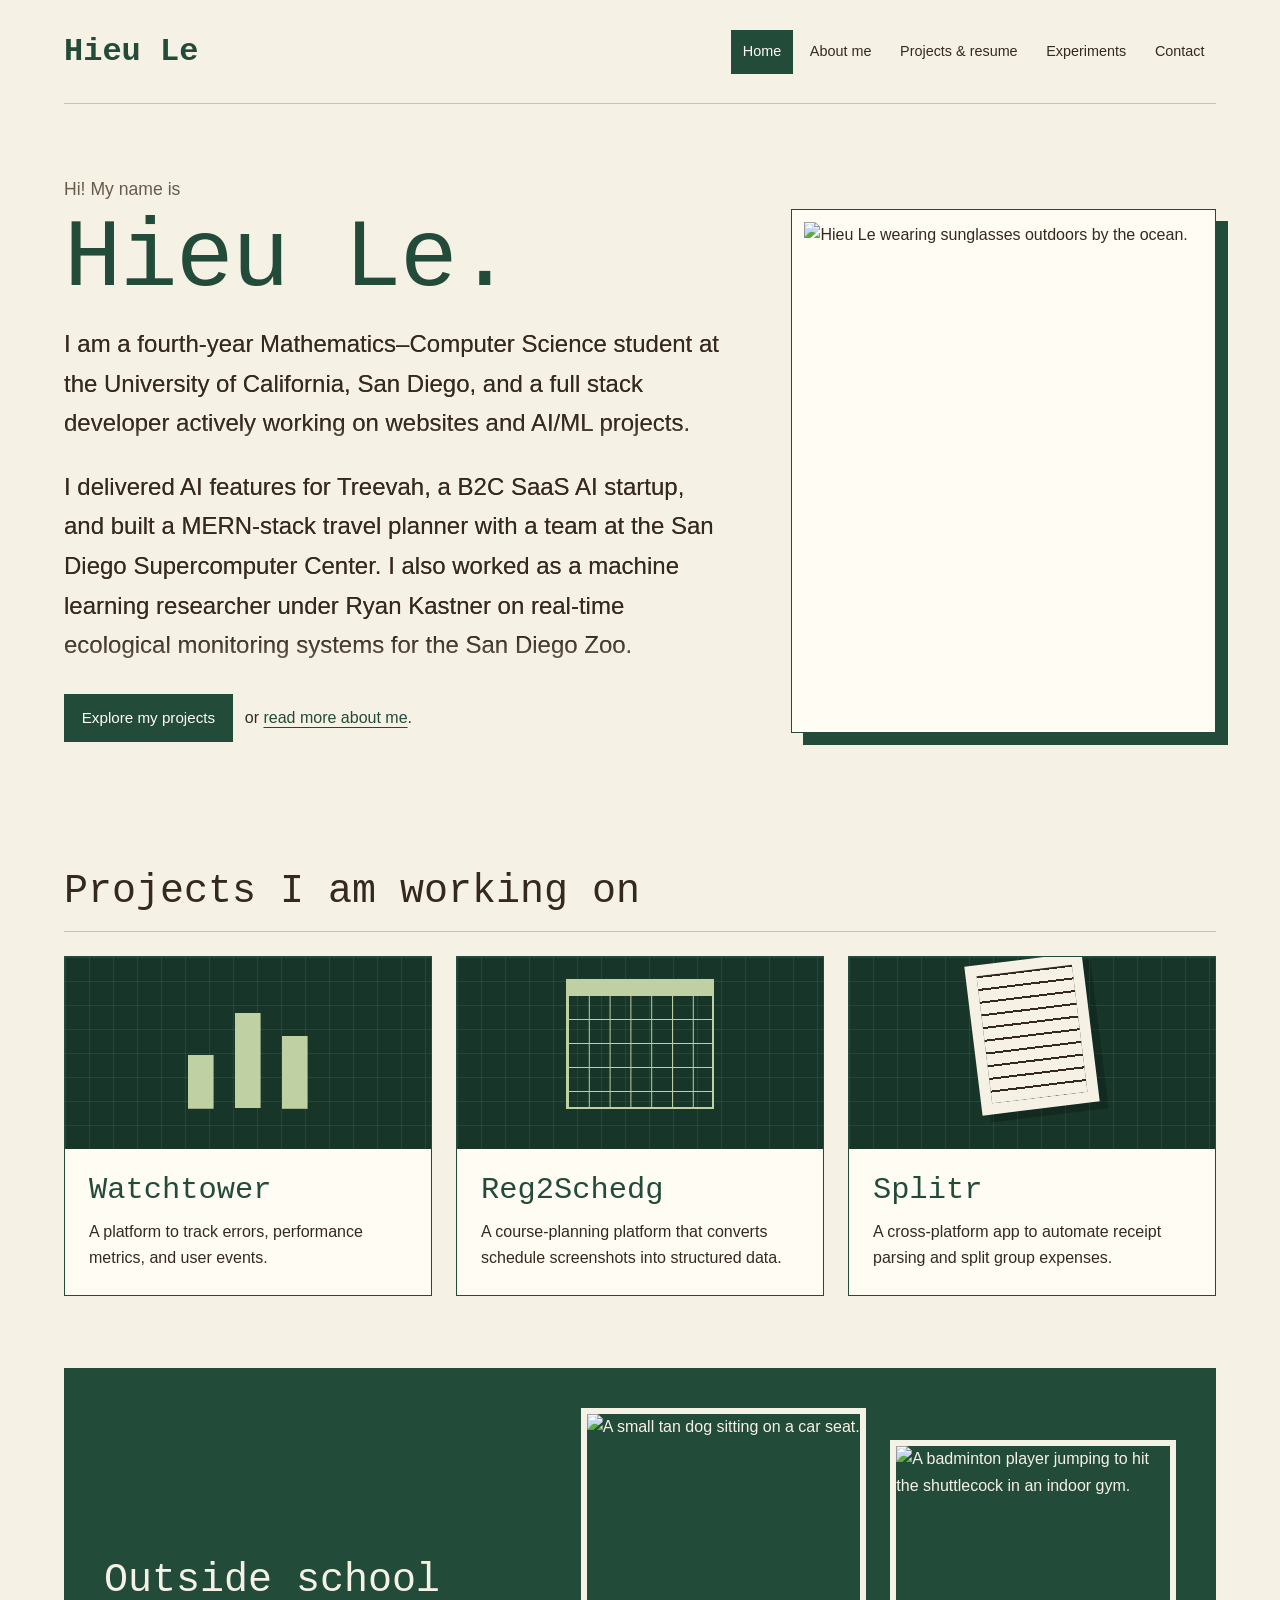
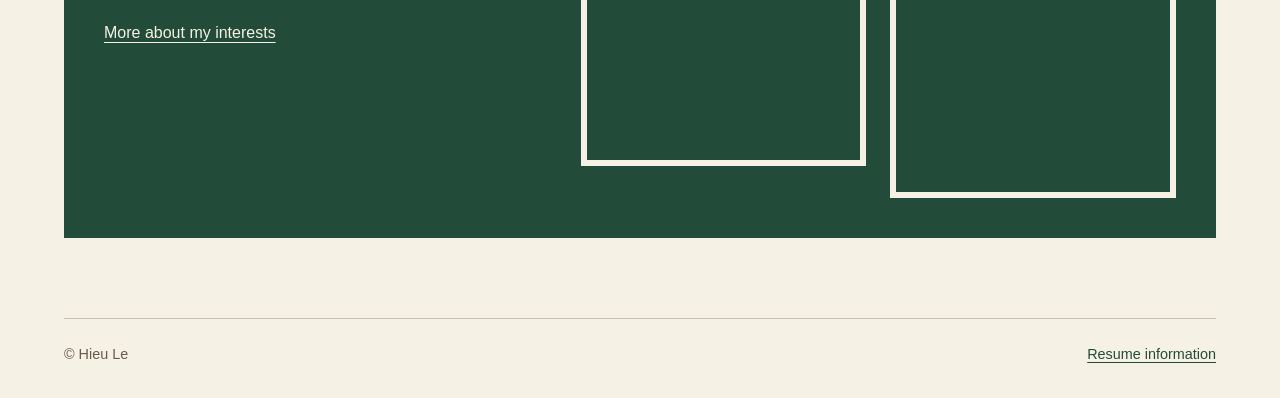
==== index.html @ 08ff3252 "part 1 and part2 done" ====
<!doctype html>
<html lang="en">
  <head>
    <meta charset="UTF-8" />
    <meta name="viewport" content="width=device-width, initial-scale=1" />
    <meta
      name="description"
      content="Meet Hieu Le, a Mathematics–Computer Science student at UC San Diego working on full stack development and AI/ML projects."
    />
    <title>Hieu Le | Home</title>
    <link rel="icon" href="assets/images/favicon.svg" type="image/svg+xml" />
    <link rel="stylesheet" href="styles.css" />
  </head>
  <body>
    <a class="skip-link" href="#main-content">Skip to main content</a>
    <header>
      <p class="site-name"><a href="index.html">Hieu Le</a></p>
      <nav aria-label="Main navigation">
        <ul>
          <li><a href="index.html" aria-current="page">Home</a></li>
          <li><a href="about.html">About me</a></li>
          <li><a href="projects.html">Projects &amp; resume</a></li>
          <li><a href="experiments.html">Experiments</a></li>
          <li><a href="form-no-js.html">Contact</a></li>
        </ul>
      </nav>
    </header>

    <main id="main-content" tabindex="-1">
      <section class="intro" aria-labelledby="intro-heading">
        <div class="intro-copy">
          <h1 id="intro-heading">
            <span class="intro-greeting">Hi! My name is</span>
            <span class="intro-name">Hieu Le.</span>
          </h1>
          <p>
            I am a fourth-year Mathematics–Computer Science student at the
            University of California, San Diego, and a full stack developer
            actively working on websites and AI/ML projects.
          </p>
          <p>
            I delivered AI features for Treevah, a B2C SaaS AI startup, and built
            a MERN-stack travel planner with a team at the San Diego
            Supercomputer Center. I also worked as a machine learning researcher
            under Ryan Kastner on real-time ecological monitoring systems for
            the San Diego Zoo.
          </p>
          <p class="intro-links">
            <a class="button-link" href="projects.html">Explore my projects</a>
            <span>or <a href="about.html">read more about me</a>.</span>
          </p>
        </div>
        <figure class="portrait">
          <picture>
            <source
              type="image/webp"
              srcset="
                assets/images/aboutme-480.webp 480w,
                assets/images/aboutme.webp     900w
              "
              sizes="(max-width: 48rem) min(23.375rem, calc(100vw - 4.875rem)), (max-width: 76rem) calc(39vw - 4.75rem), 25rem"
            />
            <img
              src="assets/images/aboutme.jpg"
              width="320"
              height="427"
              alt="Hieu Le wearing sunglasses outdoors by the ocean."
              fetchpriority="high"
            />
          </picture>
        </figure>
      </section>

      <section class="project-grid" aria-labelledby="work-heading">
        <h2 class="section-heading" id="work-heading">
          Projects I am working on
        </h2>

        <article class="project-card" aria-labelledby="watchtower-heading">
          <div class="project-art art-watchtower" aria-hidden="true"></div>

          <h3 id="watchtower-heading">
            <a href="projects.html#watchtower">Watchtower</a>
          </h3>
          <p>
            A platform to track errors, performance metrics, and user events.
          </p>
        </article>
        <article class="project-card" aria-labelledby="reg2schedg-heading">
          <div class="project-art art-calendar" aria-hidden="true"></div>

          <h3 id="reg2schedg-heading">
            <a href="projects.html#reg2schedg">Reg2Schedg</a>
          </h3>
          <p>
            A course-planning platform that converts schedule screenshots into
            structured data.
          </p>
        </article>
        <article class="project-card" aria-labelledby="splitr-heading">
          <div class="project-art art-receipt" aria-hidden="true"></div>

          <h3 id="splitr-heading">
            <a href="projects.html#splitr">Splitr</a>
          </h3>
          <p>
            A cross-platform app to automate receipt parsing and split group
            expenses.
          </p>
        </article>
      </section>

      <section class="outside-grid" aria-labelledby="personal-heading">
        <div>
          <h2 id="personal-heading">Outside school</h2>
          <p><a href="about.html">More about my interests</a></p>
        </div>
        <div class="outside-photos">
          <figure>
            <picture>
              <source
                type="image/webp"
                srcset="
                  assets/images/dog1-480.webp 480w,
                  assets/images/dog1.webp     900w
                "
                sizes="(max-width: 48rem) calc(50vw - 4rem), (max-width: 76rem) 22vw, 17rem"
              />
              <img
                src="assets/images/dog1.jpg"
                width="160"
                height="213"
                alt="A small tan dog sitting on a car seat."
                loading="lazy"
                decoding="async"
              />
            </picture>
          </figure>
          <figure>
            <picture>
              <source
                type="image/webp"
                srcset="
                  assets/images/badminton-480.webp  480w,
                  assets/images/badminton.webp     1200w
                "
                sizes="(max-width: 48rem) calc(50vw - 4rem), (max-width: 76rem) 22vw, 17rem"
              />
              <img
                src="assets/images/badminton.jpg"
                width="160"
                height="107"
                alt="A badminton player jumping to hit the shuttlecock in an indoor gym."
                loading="lazy"
                decoding="async"
              />
            </picture>
          </figure>
        </div>
      </section>
    </main>

    <footer>
      <p>&copy; Hieu Le</p>
      <p><a href="projects.html#resume">Resume information</a></p>
    </footer>
  </body>
</html>
---- styles.css ----
/* Hieu Le | https://github.com/hieule314/cse134b-hw3 */

/* The pixel font is served locally; its license is in assets/fonts/OFL.txt. */
@font-face {
  font-family: "Pixelify Sans";
  src:
    url("assets/fonts/PixelifySans.woff2") format("woff2"),
    url("assets/fonts/PixelifySans.ttf") format("truetype");
  font-weight: 400 700;
  font-style: normal;
  font-display: swap;
}

:root {
  --paper: #f6f1e5;
  --surface: #fffcf4;
  --ink: #35281f;
  --muted: #685b4c;
  --forest: #234b39;
  --forest-dark: #173528;
  --fern: #bfd1a2;
  --rule: #c9c2ae;
  --body-font: "Trebuchet MS", "Segoe UI", sans-serif;
  --pixel-font: "Pixelify Sans", "Courier New", monospace;
  --page-width: 72rem;
  --gutter: 2rem;
  --space: 1.5rem;
}

* {
  box-sizing: border-box;
}

html {
  scroll-padding-top: 2rem;
}

body {
  margin: 0;
  background: var(--paper);
  color: var(--ink);
  font-family: var(--body-font);
  font-size: 1rem;
  line-height: 1.65;
  overflow-wrap: anywhere;
}

::selection {
  background: var(--forest);
  color: var(--surface);
}

/* Child combinator: constrain the page's top-level header, main, and footer. */
body > header,
body > main,
body > footer {
  width: min(var(--page-width), calc(100% - var(--gutter) * 2));
  margin-inline: auto;
}

body > header {
  display: flex;
  align-items: center;
  justify-content: space-between;
  gap: var(--space);
  min-height: 6.5rem;
  padding-block: 1rem;
  border-bottom: 1px solid var(--rule);
}

.site-name {
  margin: 0;
  font-family: var(--pixel-font);
  font-size: 2rem;
  font-weight: 600;
  line-height: 1;
  white-space: nowrap;
}

.site-name a {
  text-decoration: none;
}

/* Descendant combinator: arrange the existing navigation lists as wrapping rows. */
nav ul {
  display: flex;
  flex-wrap: wrap;
  align-items: center;
  gap: 0.35rem;
  margin: 0;
  padding: 0;
  list-style: none;
}

nav a {
  display: inline-flex;
  align-items: center;
  min-height: 2.75rem;
  padding: 0.55em 0.8em;
  color: var(--ink);
  font-size: 0.9rem;
  text-decoration: none;
  transition:
    background-color 160ms ease,
    color 160ms ease;
}

/* Attribute selector: mark the current page using its existing ARIA attribute. */
nav a[aria-current="page"] {
  background: var(--forest);
  color: var(--surface);
}

nav a:hover {
  background: var(--forest-dark);
  color: var(--surface);
}

main {
  padding-block: 3.5rem 5rem;
}

main > section + section {
  margin-top: 4.5rem;
}

h1,
h2,
h3,
h4 {
  margin: 0 0 1rem;
  font-family: var(--pixel-font);
  font-weight: 500;
  line-height: 1.12;
  text-wrap: balance;
}

h1 {
  max-width: 18ch;
  font-size: 4rem;
  letter-spacing: -0.025em;
}

h2 {
  font-size: 2.5rem;
}

h3 {
  font-size: 1.9rem;
}

h4 {
  font-size: 1.5rem;
}

p,
ul,
ol,
dl {
  margin: 0 0 var(--space);
}

/* Keep paragraphs comfortable to read on wide screens. */
main p {
  max-width: 70ch;
}

li + li {
  margin-top: 0.35rem;
}

nav li + li {
  margin-top: 0;
}

/* Adjacent sibling combinator: soften introductory paragraphs after page titles. */
h1 + p {
  max-width: 65ch;
  color: var(--muted);
  font-size: 1.15rem;
}

a {
  color: var(--forest);
  text-underline-offset: 0.22em;
  text-decoration-thickness: 1px;
  transition:
    color 160ms ease,
    text-decoration-thickness 160ms ease;
}

a:hover {
  color: var(--ink);
  text-decoration-thickness: 3px;
}

/* Every keyboard-focusable control keeps an explicit, contrasting outline. */
a:focus,
button:focus,
input:focus,
textarea:focus,
select:focus,
summary:focus,
video:focus,
audio:focus,
iframe:focus {
  outline: 3px solid var(--forest);
  outline-offset: 4px;
}

.skip-link {
  position: absolute;
  top: 0.6rem;
  left: var(--gutter);
  z-index: 10;
  padding: 0.65em 1em;
  transform: translateY(-200%);
  background: var(--surface);
}

.skip-link:focus {
  transform: translateY(0);
}

.intro {
  display: grid;
  grid-template-columns: minmax(0, 1.25fr) minmax(0, 0.8fr);
  align-items: center;
  gap: 4rem;
  padding-block: 1rem 2rem;
}

.intro-greeting {
  display: block;
  margin-bottom: 0.6rem;
  color: var(--muted);
  font-family: var(--body-font);
  font-size: 1.1rem;
  line-height: 1.5;
  letter-spacing: 0;
}

.intro-name {
  display: block;
  color: var(--forest);
  font-size: 6rem;
  line-height: 1;
}

.intro .intro-links {
  display: flex;
  flex-wrap: wrap;
  align-items: center;
  gap: 0.75rem;
  margin-top: 1.8rem;
  color: var(--ink);
}

.button-link,
button {
  display: inline-block;
  min-height: 2.75rem;
  border: 1px solid var(--forest);
  padding: 0.7em 1.1em;
  background: var(--forest);
  color: var(--surface);
  font: inherit;
  font-size: 0.95rem;
  text-decoration: none;
  cursor: pointer;
  transition:
    transform 180ms ease,
    box-shadow 180ms ease,
    background-color 180ms ease;
}

.button-link:hover,
button:hover:enabled {
  transform: translate(-2px, -2px);
  background: var(--forest-dark);
  color: var(--surface);
  box-shadow: 3px 3px 0 var(--fern);
}

.resume-actions {
  display: flex;
  flex-wrap: wrap;
  align-items: center;
  gap: 0.75rem;
}

.button-secondary {
  background: var(--surface);
  color: var(--forest);
}

figure {
  min-width: 0;
  margin: 0;
}

picture,
img,
video,
svg,
canvas,
iframe,
audio {
  display: block;
  max-width: 100%;
}

img,
video,
svg,
canvas {
  height: auto;
}

figcaption {
  margin-top: 0.65rem;
  color: var(--muted);
  font-size: 0.85rem;
}

.portrait {
  padding: 0.75rem;
  border: 1px solid var(--forest);
  background: var(--surface);
  box-shadow: 12px 12px 0 var(--forest);
}

.portrait img {
  width: 100%;
  aspect-ratio: 4 / 5;
  object-fit: cover;
}

.section-heading {
  margin-bottom: 1.5rem;
  padding-bottom: 1rem;
  border-bottom: 1px solid var(--rule);
}

.project-grid {
  display: grid;
  grid-template-columns: repeat(3, minmax(0, 1fr));
  gap: var(--space);
}

.project-grid > h2 {
  grid-column: 1 / -1;
  margin-bottom: 0;
}

.project-card {
  position: relative;
  display: grid;
  grid-template-columns: minmax(0, 1fr);
  grid-template-rows: 12rem auto 1fr;
}

.project-card,
.project-entry {
  min-width: 0;
  border: 1px solid var(--forest);
  background: var(--surface);
  transition:
    transform 220ms ease,
    box-shadow 220ms ease;
}

.project-card:hover,
.project-card:focus-within {
  transform: translateY(-5px);
  box-shadow: 6px 6px 0 var(--fern);
}

.project-card > h3 {
  margin: var(--space) var(--space) 0.75rem;
}

.project-card h3 a {
  text-decoration: none;
}

/* Stretch each existing project link across its card without extra markup. */
.project-card h3 a::after {
  position: absolute;
  inset: 0;
  content: "";
}

/* Replace the small text outline with an outline around the full card. */
.project-card h3 a:focus {
  outline: none;
}

.project-card h3 a:focus::after {
  outline: 3px solid var(--forest);
  outline-offset: 4px;
}

.project-entry:focus-within,
.project-entry:target {
  box-shadow: 0 0 0 2px var(--fern);
}

.project-card > p {
  margin: 0 var(--space) var(--space);
}

/* Decorative CSS illustrations suggest metrics, a calendar, and a receipt. */
.project-art {
  display: flex;
  align-items: end;
  justify-content: center;
  gap: 0.85rem;
  height: 12rem;
  padding: 2.5rem;
  overflow: hidden;
  background-color: var(--forest-dark);
  background-image:
    linear-gradient(#bfd1a21a 1px, transparent 1px),
    linear-gradient(90deg, #bfd1a21a 1px, transparent 1px);
  background-size: 1.5rem 1.5rem;
}

.art-watchtower::before {
  width: 7.5rem;
  height: 7rem;
  background:
    linear-gradient(var(--fern) 0 0) left bottom / 1.6rem 48% no-repeat,
    linear-gradient(var(--fern) 0 0) center bottom / 1.6rem 85% no-repeat,
    linear-gradient(var(--fern) 0 0) right bottom / 1.6rem 65% no-repeat;
  content: "";
  transform-origin: bottom;
}

.art-calendar::before {
  width: 9rem;
  height: 7rem;
  border: 2px solid var(--fern);
  border-top-width: 1rem;
  background-image:
    linear-gradient(var(--fern) 1px, transparent 1px),
    linear-gradient(90deg, var(--fern) 1px, transparent 1px);
  background-size: 1.3rem 1.5rem;
  content: "";
}

.art-receipt::before {
  width: 6rem;
  height: 8rem;
  border: 0.7rem solid var(--paper);
  background: repeating-linear-gradient(
    var(--ink) 0 2px,
    var(--paper) 2px 0.8rem
  );
  box-shadow: 8px 8px 0 #00000033;
  content: "";
  transform: rotate(-7deg);
}

.outside-grid {
  display: grid;
  grid-template-columns: 0.9fr 1.25fr;
  align-items: center;
  gap: 3rem;
  padding: 2.5rem;
  background: var(--forest);
  color: var(--paper);
}

.outside-photos {
  display: grid;
  grid-template-columns: repeat(2, minmax(0, 1fr));
  align-items: start;
  gap: var(--space);
}

.outside-photos figure:last-child {
  margin-top: 2rem;
}

.outside-grid a {
  color: var(--paper);
}

.outside-grid p:last-child {
  margin-bottom: 0;
}

.outside-grid a:hover {
  color: var(--fern);
}

.outside-grid a:focus {
  outline-color: var(--paper);
}

.outside-grid img {
  width: 100%;
  aspect-ratio: 4 / 5;
  object-fit: cover;
  border: 0.4rem solid var(--paper);
}

.about-background {
  display: grid;
  grid-template-columns: minmax(0, 1.25fr) minmax(0, 0.8fr);
  column-gap: 4rem;
  align-items: start;
  margin-top: 2.5rem;
}

.about-background > figure {
  grid-column: 2;
  grid-row: 1 / span 4;
}

.about-background > p,
.about-background > h2 {
  grid-column: 1;
}

/* Match the Home and About biography text without enlarging their action links. */
.intro-copy > p:not(.intro-links),
.about-background > p {
  max-width: none;
  font-size: 1.5rem;
}

.about-background > p:last-child {
  margin-bottom: 0;
  font-size: 1rem;
}

/* The section itself is the gallery; no extra layout div is needed. */
.photo-gallery {
  display: grid;
  grid-template-columns: repeat(2, minmax(0, 1fr));
  align-items: start;
  gap: var(--space);
}

.photo-gallery > h2,
.photo-gallery > p {
  grid-column: 1 / -1;
  margin: 0;
}

.dog-gallery {
  max-width: 50rem;
}

.photo-gallery img {
  width: 100%;
  border: 0.6rem solid var(--surface);
  box-shadow: 3px 3px 0 var(--rule);
}

.photo-caption {
  color: var(--muted);
  font-size: 0.85rem;
}

.sports-gallery img {
  aspect-ratio: 4 / 3;
  object-fit: contain;
  background: var(--surface);
}

.games-gallery {
  grid-template-columns: repeat(3, minmax(0, 1fr));
  align-items: center;
}

#social-heading {
  text-align: center;
}

.social-links {
  display: flex;
  flex-wrap: wrap;
  justify-content: center;
  gap: 1rem 2rem;
  padding: 0;
  list-style: none;
}

.social-links li {
  margin: 0;
}

.social-links a {
  display: inline-flex;
  align-items: center;
  min-height: 2.75rem;
  padding: 0.35em 0.25em;
}

.page-intro {
  margin-bottom: 3rem;
  padding-bottom: 2rem;
  border-bottom: 1px solid var(--rule);
}

.page-intro nav a {
  border: 1px solid var(--rule);
}

#projects > .project-entry + .project-entry {
  margin-top: 2rem;
}

#projects > p {
  margin-top: var(--space);
}

.project-entry {
  display: grid;
  grid-template-columns: minmax(0, 0.65fr) minmax(0, 1.6fr);
}

.project-entry .project-art {
  height: 100%;
  min-height: 13rem;
  align-items: center;
}

.project-body {
  min-width: 0;
  padding: 2rem;
}

/* Attribute selector: distinguish each project's existing date metadata. */
time[datetime] {
  color: var(--muted);
  font-size: 0.85rem;
}

dt {
  font-weight: bold;
}

dd {
  margin: 0 0 1rem;
}

.resume-grid {
  display: grid;
  grid-template-columns: minmax(0, 0.7fr) minmax(0, 1.3fr);
  gap: 1.5rem 3rem;
}

.resume-grid > h2,
.resume-grid > p {
  grid-column: 1 / -1;
}

.resume-grid > h2 {
  padding-bottom: 1.5rem;
  border-bottom: 1px solid var(--rule);
}

#experience article + article {
  margin-top: 2rem;
}

.experiments main > section {
  max-width: 52rem;
  padding-top: 2rem;
  border-top: 1px solid var(--rule);
}

.experiments main > section + section {
  margin-top: 3rem;
}

/* CSS paints the decorative court; its description and SVG remain in the HTML. */
#court-canvas {
  width: 22.5rem;
  aspect-ratio: 2 / 1;
  border: 1rem solid var(--paper);
  background:
    linear-gradient(
      90deg,
      transparent calc(50% - 1px),
      white calc(50% - 1px) calc(50% + 1px),
      transparent calc(50% + 1px)
    ),
    #196b3a;
  box-shadow: inset 0 0 0 2px white;
}

iframe {
  width: 100%;
  height: 24rem;
  border: 1px solid var(--rule);
  background: var(--surface);
}

portfolio-note {
  display: block;
  margin-bottom: var(--space);
  padding: 1rem;
  border: 1px solid var(--forest);
  background: var(--surface);
}

portfolio-note p {
  margin: 0;
}

fieldset {
  min-width: 0;
  margin: 0;
  padding: var(--space);
  border: 1px solid var(--rule);
}

legend {
  padding-inline: 0.4em;
  font-weight: bold;
}

fieldset > div {
  margin-bottom: var(--space);
}

label {
  display: block;
  margin-bottom: 0.3rem;
}

input,
textarea,
select {
  width: 100%;
  max-width: 32rem;
  min-width: 0;
  border: 1px solid var(--muted);
  border-radius: 0;
  padding: 0.65em;
  background: var(--surface);
  color: var(--ink);
  font: inherit;
}

textarea {
  resize: vertical;
}

.contact-form {
  display: grid;
  gap: var(--space);
  max-width: 32rem;
}

.contact-form .form-field {
  display: grid;
  gap: 0.35rem;
  min-width: 0;
}

.contact-form label {
  margin: 0;
  font-weight: bold;
}

.contact-form .field-hint {
  margin: 0;
  color: var(--muted);
  font-size: 0.9rem;
}

.contact-form :is(input, textarea):required {
  border-width: 2px;
  border-inline-start-width: 4px;
}

/* Wait for user interaction; keep border widths stable in every state. */
.contact-form :is(input, textarea):user-invalid {
  border-color: #942e24;
  border-style: dashed;
}

.contact-form :is(input, textarea):user-valid {
  border-color: var(--forest);
}

.contact-form button {
  justify-self: start;
}

button:disabled {
  border-color: var(--rule);
  background: var(--paper);
  color: var(--muted);
  cursor: not-allowed;
}

progress {
  max-width: 100%;
  accent-color: var(--forest);
}

summary {
  width: fit-content;
  padding: 0.6em 0;
  color: var(--forest);
  cursor: pointer;
}

summary:hover {
  text-decoration: underline;
}

details[open] {
  padding-bottom: 1rem;
}

dialog {
  width: min(30rem, calc(100% - 3rem));
  max-height: calc(100% - 3rem);
  padding: 2rem;
  border: 2px solid var(--forest);
  background: var(--paper);
  color: var(--ink);
}

dialog::backdrop {
  background: #17352899;
}

code {
  font-size: 0.9rem;
  overflow-wrap: anywhere;
}

body > footer {
  display: flex;
  flex-wrap: wrap;
  justify-content: space-between;
  gap: 1rem;
  padding-block: 1.5rem 2rem;
  border-top: 1px solid var(--rule);
  color: var(--muted);
  font-size: 0.9rem;
}

body > footer p {
  margin: 0;
}

/* Animate only when motion is welcome; content is visible by default. */
@media (prefers-reduced-motion: no-preference) {
  html {
    scroll-behavior: smooth;
  }

  .intro-copy,
  .page-intro {
    animation: arrive 400ms ease-out;
  }

  .intro .portrait {
    animation: portrait-arrive 550ms ease-out;
  }

  .project-card:hover .art-watchtower::before,
  .project-entry:hover .art-watchtower::before {
    animation: grow-bar 650ms ease-out;
  }

  .project-card:hover .art-receipt::before,
  .project-entry:hover .art-receipt::before {
    animation: receipt-tilt 600ms ease-in-out;
  }
}

@keyframes arrive {
  from {
    transform: translateY(0.75rem);
  }
  to {
    transform: translateY(0);
  }
}

@keyframes portrait-arrive {
  from {
    transform: translate(0.5rem, 0.5rem) rotate(1deg);
  }
  to {
    transform: translate(0, 0) rotate(0);
  }
}

@keyframes grow-bar {
  from {
    transform: scaleY(0.45);
  }
  to {
    transform: scaleY(1);
  }
}

@keyframes receipt-tilt {
  50% {
    transform: rotate(5deg) translateY(-0.4rem);
  }
}

/* Scroll effects are optional: unsupported browsers, print, and reduced motion
   keep the normal, fully visible content. No JavaScript or extra wrappers. */
@media screen and (prefers-reduced-motion: no-preference) {
  @supports (animation-timeline: view()) and
    (animation-range: entry 0% entry 100%) {
    :is(
      .project-grid > h2,
      .project-card,
      .outside-grid,
      .photo-gallery > *,
      .project-entry,
      .resume-grid > h2,
      .resume-grid > section,
      main > section[aria-labelledby="social-heading"]
    ) {
      /* One scroll-based pace; time delays would make later cards jump. */
      animation: scroll-reveal 1ms linear both;
      animation-timeline: view();
      animation-range: entry 0% entry 100%;
    }

    /* Focus and fragment navigation reveal their targets immediately. */
    :is(
      .project-card,
      .project-entry,
      .outside-grid,
      .photo-gallery > *,
      .resume-grid > section,
      main > section[aria-labelledby="social-heading"]
    ):is(:focus-within, :target) {
      animation: none;
    }

    /* Keep the shadow text readable while the darker ink fills on scroll. */
    @supports (background-clip: text) {
      .intro-copy > p:not(.intro-links),
      .about-background > p:not(:last-child),
      .photo-gallery > p:not(:empty) {
        background-image: linear-gradient(var(--ink) 85%, transparent);
        background-repeat: no-repeat;
        background-position: left top;
        background-clip: text;
        -webkit-background-clip: text;
        color: color-mix(in srgb, var(--ink) 70%, transparent);
        animation: ink-reveal 1ms linear both;
        animation-timeline: view();
        animation-range: entry 0% cover 40%;
      }
    }
  }
}

@keyframes scroll-reveal {
  from {
    opacity: 0;
    translate: 0 1.25rem;
  }
  to {
    opacity: 1;
    translate: 0 0;
  }
}

@keyframes ink-reveal {
  from {
    background-size: 100% 0%;
  }
  to {
    background-size: 100% 120%;
  }
}

/* Narrow screens stack meaningful columns and keep all navigation visible. */
@media (max-width: 48rem) {
  :root {
    --gutter: 1.25rem;
    --space: 1.25rem;
  }

  body > header {
    flex-direction: column;
    align-items: flex-start;
    gap: 1rem;
    padding-block: 1.5rem;
  }

  body > header nav {
    width: 100%;
  }

  body > header nav ul {
    display: grid;
    grid-template-columns: repeat(2, minmax(0, 1fr));
    align-items: stretch;
    gap: 0.4rem;
  }

  body > header nav a {
    display: flex;
    height: 100%;
  }

  main {
    padding-block: 2.5rem 3rem;
  }

  h1 {
    font-size: 2.8rem;
  }
  h2 {
    font-size: 2rem;
  }
  h3 {
    font-size: 1.65rem;
  }
  h4 {
    font-size: 1.35rem;
  }

  .intro-name {
    font-size: 4.25rem;
  }

  .intro,
  .about-background,
  .outside-grid,
  .resume-grid,
  .project-entry,
  .project-grid,
  .sports-gallery,
  .games-gallery {
    grid-template-columns: minmax(0, 1fr);
    gap: 2rem;
  }

  .intro {
    padding-top: 0;
  }

  .portrait {
    width: calc(100% - 0.75rem);
    max-width: 25rem;
  }

  .about-background > figure,
  .about-background > p,
  .about-background > h2 {
    grid-column: auto;
    grid-row: auto;
  }

  .about-background {
    gap: 0;
  }

  .intro-copy > p:not(.intro-links),
  .about-background > p:not(:last-child) {
    font-size: 1.125rem;
    line-height: 1.7;
  }

  .about-background > figure {
    margin-block: 0.5rem 2rem;
  }

  .outside-grid,
  .project-body {
    padding: 1.5rem;
  }

  .outside-photos {
    gap: 0.75rem;
  }

  .project-entry {
    gap: 0;
  }

  .project-entry .project-art {
    height: 12rem;
    min-height: 0;
  }

  main > section + section {
    margin-top: 3rem;
  }
}

@media (prefers-reduced-motion: reduce) {
  a,
  button,
  .project-card,
  .project-entry {
    transition: none;
  }

  .project-card:hover,
  .project-card:focus-within,
  .button-link:hover,
  button:hover:enabled {
    transform: none;
  }
}
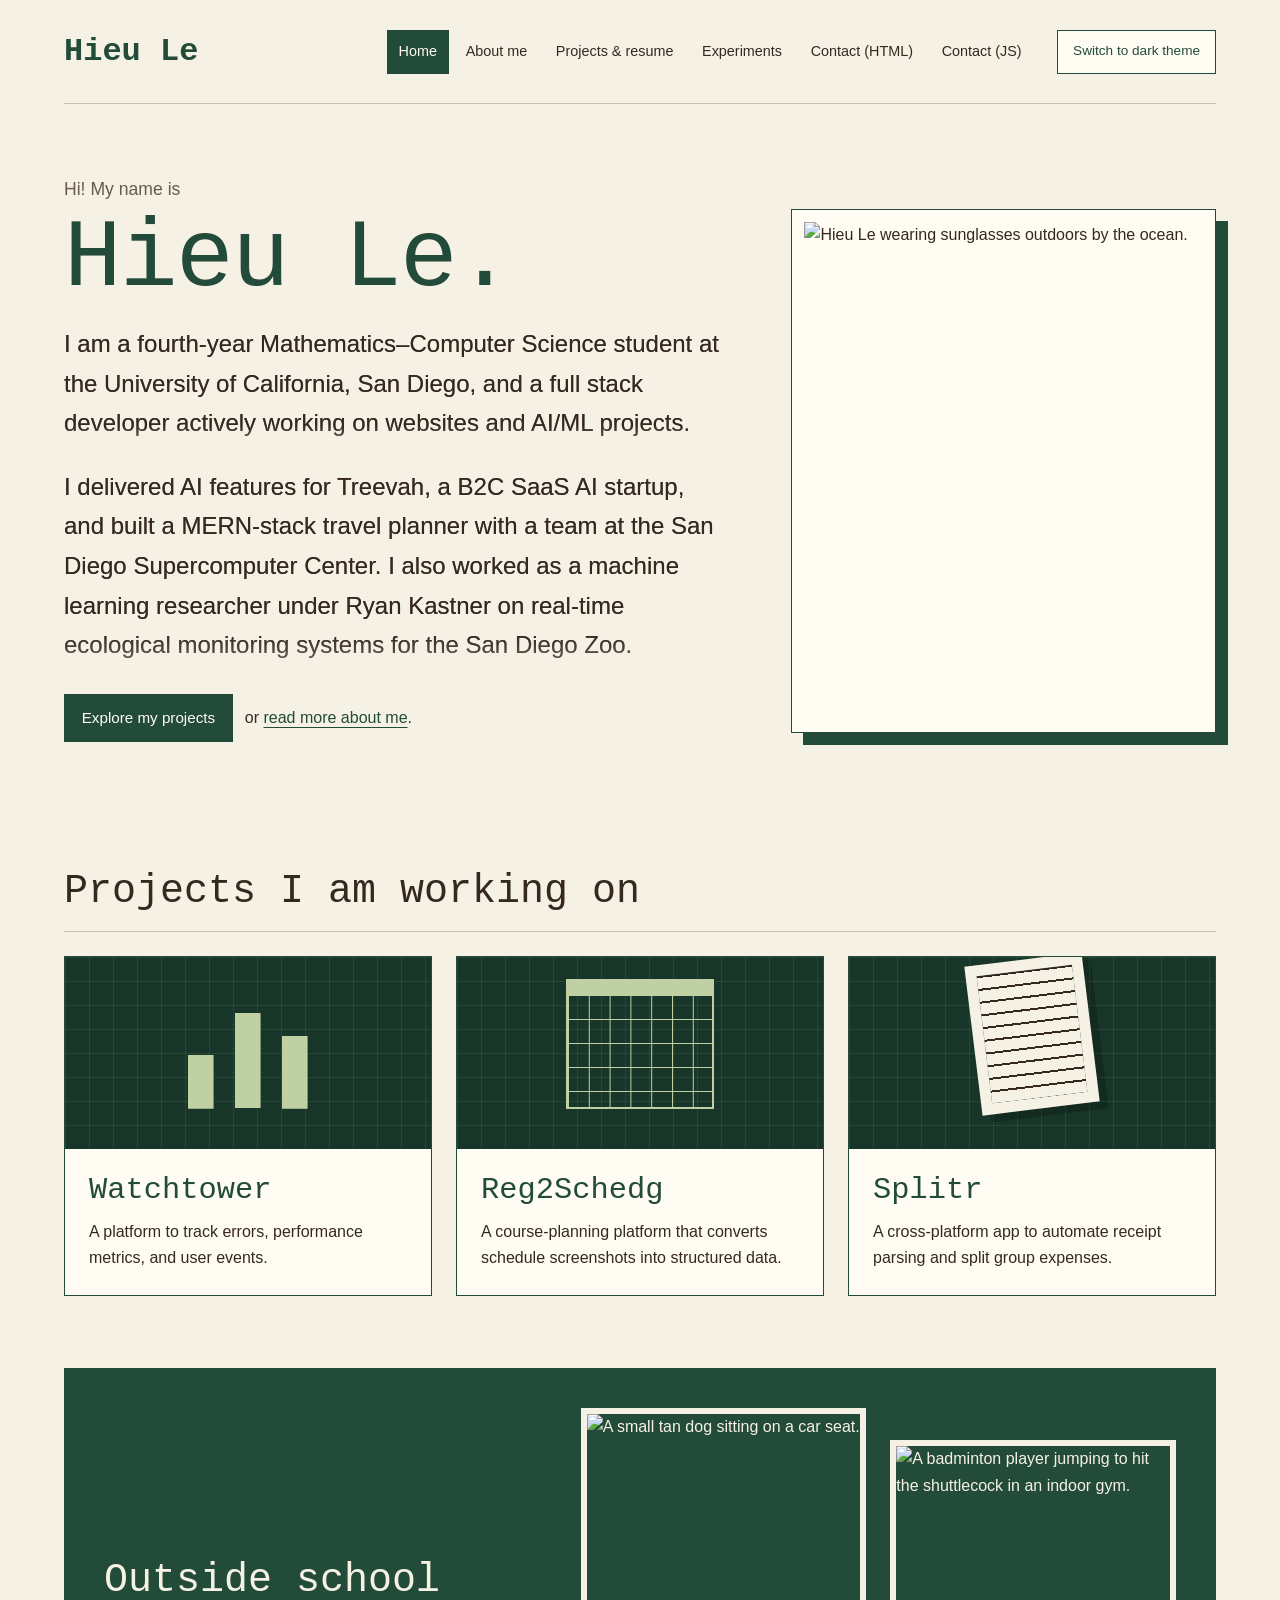
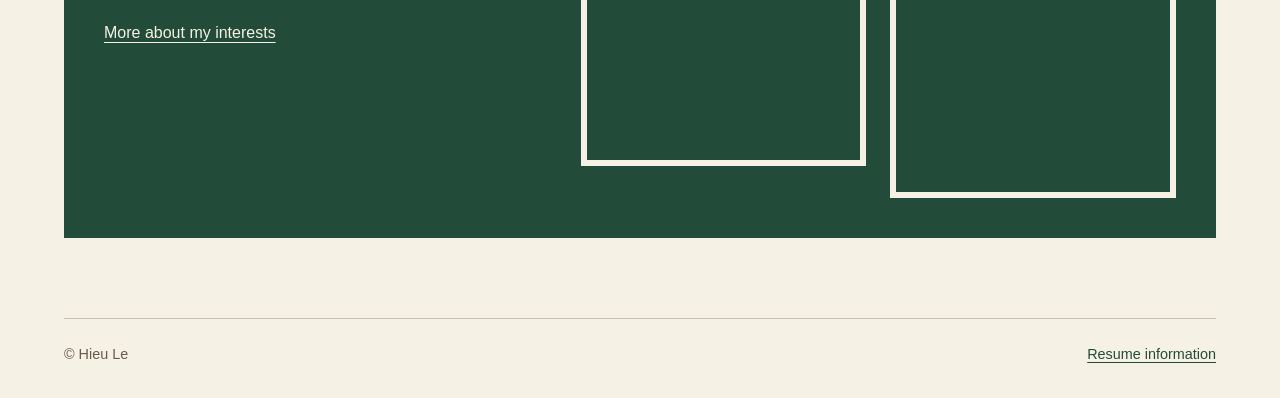
==== commit 2eefe163: "Enhance contact form and add persistent theme transitions" ====
--- a/index.html
+++ b/index.html
@@ -10,6 +10,7 @@
     <title>Hieu Le | Home</title>
     <link rel="icon" href="assets/images/favicon.svg" type="image/svg+xml" />
     <link rel="stylesheet" href="styles.css" />
+    <script src="theme.js" defer></script>
   </head>
   <body>
     <a class="skip-link" href="#main-content">Skip to main content</a>
@@ -21,9 +22,13 @@
           <li><a href="about.html">About me</a></li>
           <li><a href="projects.html">Projects &amp; resume</a></li>
           <li><a href="experiments.html">Experiments</a></li>
-          <li><a href="form-no-js.html">Contact</a></li>
+          <li><a href="form-no-js.html">Contact (HTML)</a></li>
+          <li><a href="form-with-js.html">Contact (JS)</a></li>
         </ul>
       </nav>
+      <button class="theme-toggle button-secondary" type="button" hidden>
+        Switch to dark theme
+      </button>
     </header>
 
     <main id="main-content" tabindex="-1">
--- a/styles.css
+++ b/styles.css
@@ -1,4 +1,4 @@
-/* Hieu Le | https://github.com/hieule314/cse134b-hw3 */
+/* Hieu Le | https://github.com/hieule314/cse134b-hw4 */
 
 /* The pixel font is served locally; its license is in assets/fonts/OFL.txt. */
 @font-face {
@@ -12,6 +12,7 @@
 }
 
 :root {
+  color-scheme: light;
   --paper: #f6f1e5;
   --surface: #fffcf4;
   --ink: #35281f;
@@ -20,6 +21,8 @@
   --forest-dark: #173528;
   --fern: #bfd1a2;
   --rule: #c9c2ae;
+  --error: #942e24;
+  --warning: #755014;
   --body-font: "Trebuchet MS", "Segoe UI", sans-serif;
   --pixel-font: "Pixelify Sans", "Courier New", monospace;
   --page-width: 72rem;
@@ -27,8 +30,26 @@
   --space: 1.5rem;
 }
 
+:root[data-theme="dark"] {
+  color-scheme: dark;
+  --paper: #17231d;
+  --surface: #223229;
+  --ink: #f3efdf;
+  --muted: #c3c6b6;
+  --forest: #add0a1;
+  --forest-dark: #c5e2b9;
+  --fern: #3e5c3d;
+  --rule: #5d7363;
+  --error: #ffb5a8;
+  --warning: #f5d480;
+}
+
 * {
   box-sizing: border-box;
+}
+
+[hidden] {
+  display: none !important;
 }
 
 html {
@@ -60,12 +81,21 @@
 
 body > header {
   display: flex;
+  flex-wrap: wrap;
   align-items: center;
   justify-content: space-between;
   gap: var(--space);
   min-height: 6.5rem;
   padding-block: 1rem;
   border-bottom: 1px solid var(--rule);
+}
+
+body > header nav {
+  margin-left: auto;
+}
+
+.theme-toggle {
+  font-size: 0.85rem;
 }
 
 .site-name {
@@ -782,12 +812,45 @@
 
 /* Wait for user interaction; keep border widths stable in every state. */
 .contact-form :is(input, textarea):user-invalid {
-  border-color: #942e24;
+  border-color: var(--error);
   border-style: dashed;
 }
 
 .contact-form :is(input, textarea):user-valid {
   border-color: var(--forest);
+}
+
+.contact-form :is(input, textarea)[aria-invalid="true"] {
+  border-color: var(--error);
+  border-style: dashed;
+}
+
+.form-feedback {
+  padding: 1rem;
+  border: 2px solid var(--rule);
+  background: var(--surface);
+}
+
+.form-feedback h2 {
+  margin-bottom: 0.6rem;
+  font-size: 1.5rem;
+}
+
+.form-feedback p,
+.form-feedback ul {
+  margin: 0;
+}
+
+.form-error-area {
+  border-color: var(--error);
+  border-style: dashed;
+  color: var(--error);
+}
+
+.form-feedback.is-warning {
+  border-color: var(--warning);
+  border-style: double;
+  color: var(--warning);
 }
 
 .contact-form button {
@@ -1001,6 +1064,7 @@
 
   body > header nav {
     width: 100%;
+    margin-left: 0;
   }
 
   body > header nav ul {
@@ -1102,6 +1166,11 @@
 }
 
 @media (prefers-reduced-motion: reduce) {
+  ::view-transition-old(root),
+  ::view-transition-new(root) {
+    animation: none;
+  }
+
   a,
   button,
   .project-card,
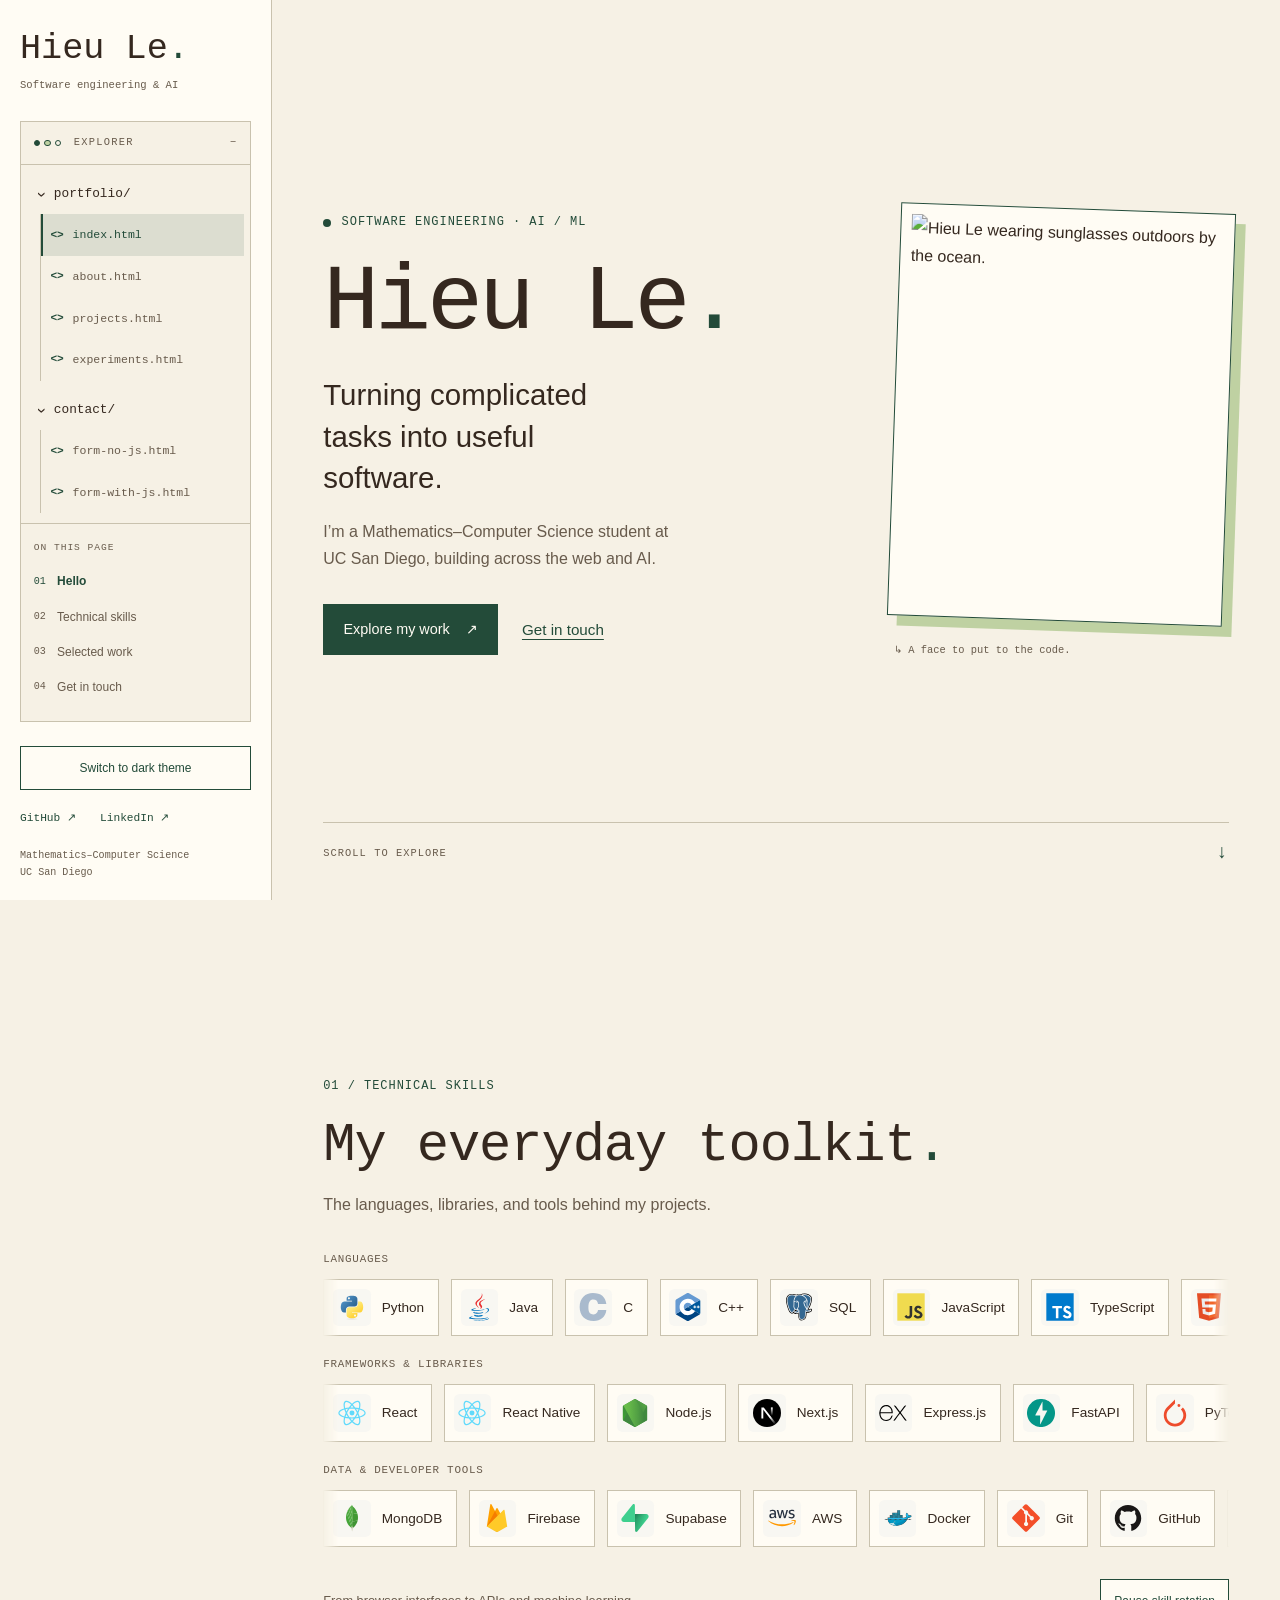
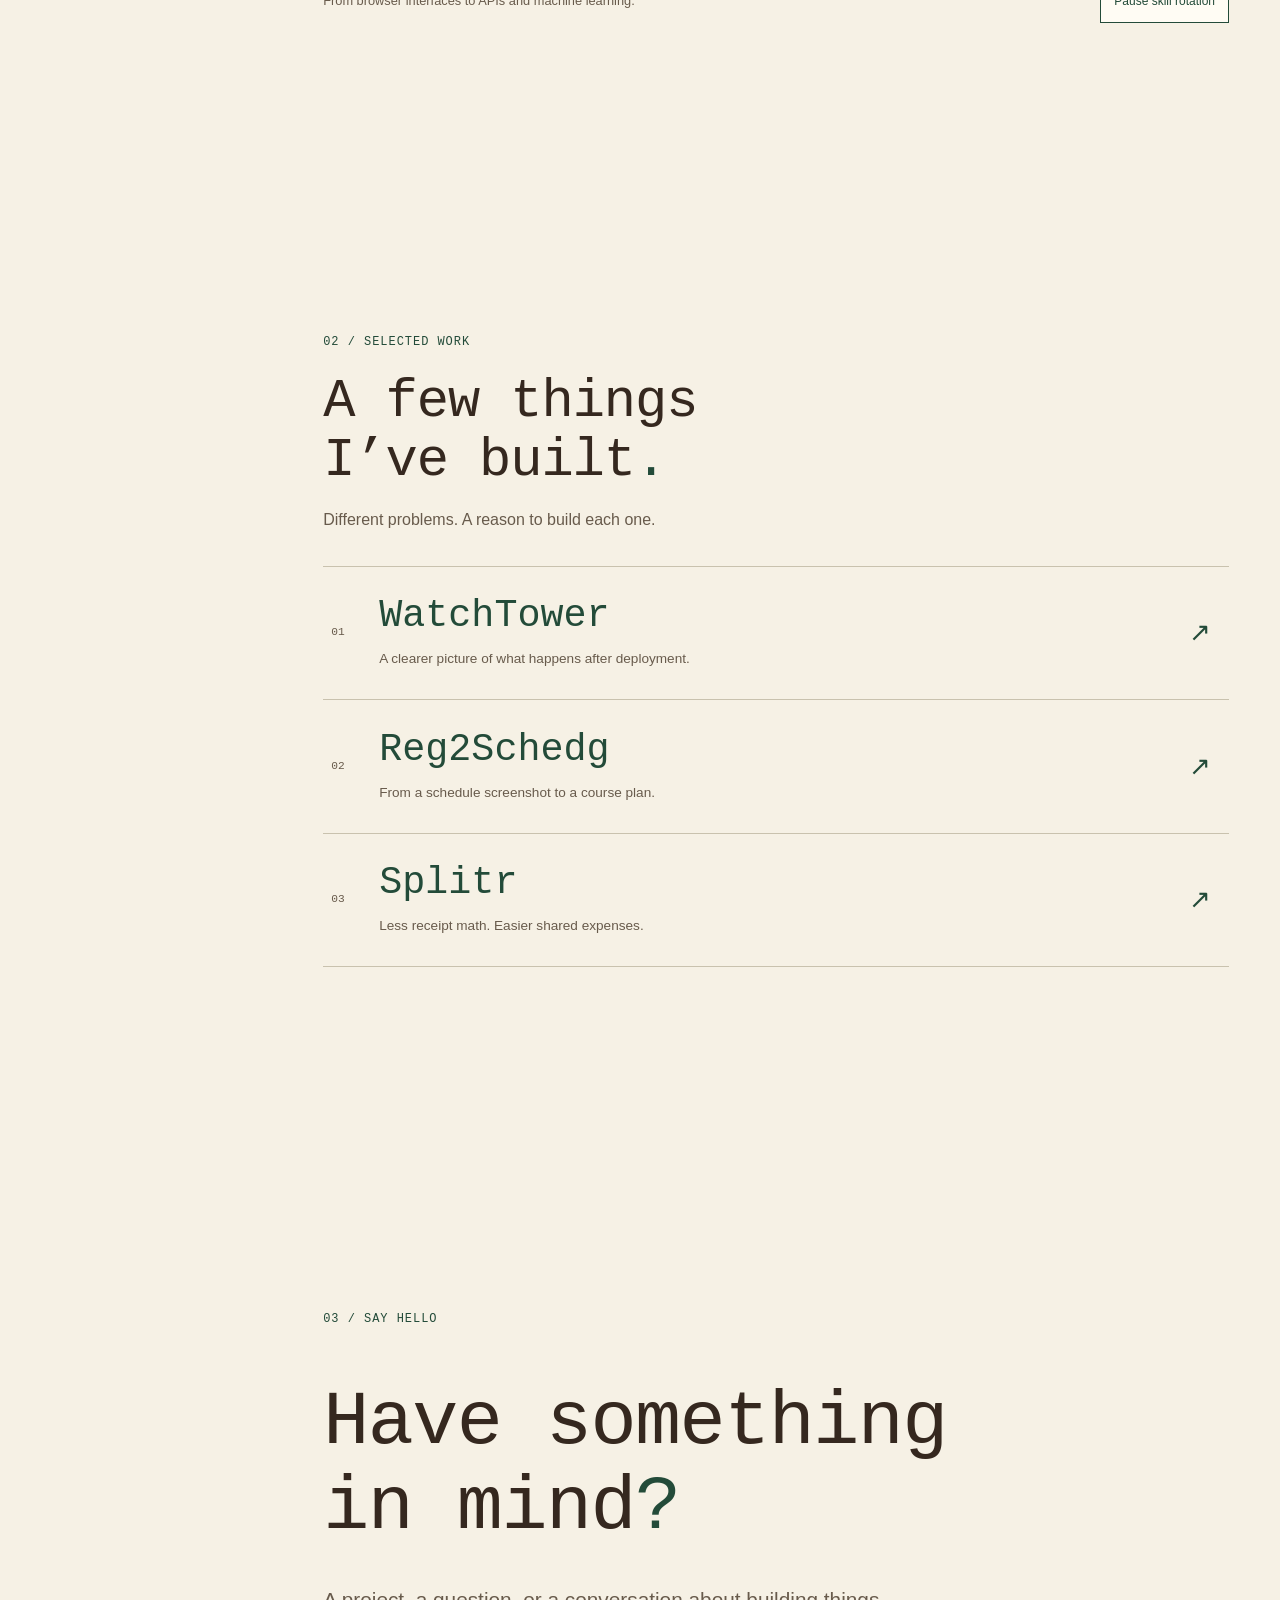
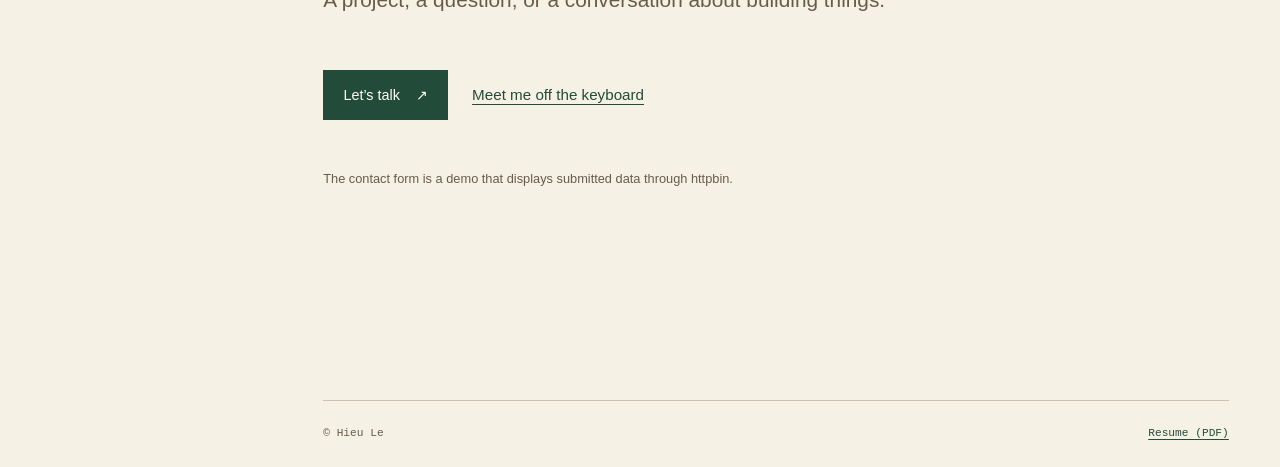
==== commit 88c389d4: "Redesign portfolio with explorer navigation and rotating skill rows" ====
--- a/index.html
+++ b/index.html
@@ -3,171 +3,126 @@
   <head>
     <meta charset="UTF-8" />
     <meta name="viewport" content="width=device-width, initial-scale=1" />
-    <meta
-      name="description"
-      content="Meet Hieu Le, a Mathematics–Computer Science student at UC San Diego working on full stack development and AI/ML projects."
-    />
-    <title>Hieu Le | Home</title>
-    <link rel="icon" href="assets/images/favicon.svg" type="image/svg+xml" />
+    <meta name="description" content="Hieu Le — software engineering, AI/ML, and selected projects." />
+    <title>Hieu Le | Software &amp; AI</title>
+    <link rel="icon" href="assets/images/favicon-hieu.png" type="image/png" sizes="64x64" />
+    <link rel="apple-touch-icon" href="assets/images/apple-touch-icon.png" />
     <link rel="stylesheet" href="styles.css" />
     <script src="theme.js" defer></script>
+    <script src="portfolio.js" defer></script>
   </head>
-  <body>
+  <body class="portfolio-page">
     <a class="skip-link" href="#main-content">Skip to main content</a>
-    <header>
-      <p class="site-name"><a href="index.html">Hieu Le</a></p>
-      <nav aria-label="Main navigation">
-        <ul>
-          <li><a href="index.html" aria-current="page">Home</a></li>
-          <li><a href="about.html">About me</a></li>
-          <li><a href="projects.html">Projects &amp; resume</a></li>
-          <li><a href="experiments.html">Experiments</a></li>
-          <li><a href="form-no-js.html">Contact (HTML)</a></li>
-          <li><a href="form-with-js.html">Contact (JS)</a></li>
-        </ul>
-      </nav>
-      <button class="theme-toggle button-secondary" type="button" hidden>
-        Switch to dark theme
-      </button>
+    <header class="site-explorer">
+      <div class="explorer-brand">
+        <p class="site-name"><a href="index.html">Hieu Le<span aria-hidden="true">.</span></a></p>
+        <p class="brand-caption">Software engineering &amp; AI</p>
+      </div>
+      <details class="explorer-panel" open>
+        <summary class="explorer-title" aria-label="Site explorer"><span class="window-dots" aria-hidden="true"><i></i><i></i><i></i></span> EXPLORER</summary>
+        <nav aria-label="Main navigation" class="explorer-tree">
+          <details class="explorer-folder" open>
+            <summary>portfolio/</summary>
+            <ul>
+              <li><a href="index.html" aria-label="Home" aria-current="page"><span class="file-icon" aria-hidden="true">&lt;&gt;</span>index.html</a></li>
+              <li><a href="about.html" aria-label="About me"><span class="file-icon" aria-hidden="true">&lt;&gt;</span>about.html</a></li>
+              <li><a href="projects.html" aria-label="Projects & resume"><span class="file-icon" aria-hidden="true">&lt;&gt;</span>projects.html</a></li>
+              <li><a href="experiments.html" aria-label="Experiments"><span class="file-icon" aria-hidden="true">&lt;&gt;</span>experiments.html</a></li>
+            </ul>
+          </details>
+          <details class="explorer-folder" open>
+            <summary>contact/</summary>
+            <ul>
+              <li><a href="form-no-js.html" aria-label="Contact (HTML)"><span class="file-icon" aria-hidden="true">&lt;&gt;</span>form-no-js.html</a></li>
+              <li><a href="form-with-js.html" aria-label="Contact (JS)"><span class="file-icon" aria-hidden="true">&lt;&gt;</span>form-with-js.html</a></li>
+            </ul>
+          </details>
+        </nav>
+        <nav class="page-outline" aria-label="Page sections">
+          <p>ON THIS PAGE</p>
+          <ul>
+            <li><a href="#hello" data-section="hello"><span aria-hidden="true">01</span> Hello</a></li>
+            <li><a href="#toolkit" data-section="toolkit"><span aria-hidden="true">02</span> Technical skills</a></li>
+            <li><a href="#selected-work" data-section="selected-work"><span aria-hidden="true">03</span> Selected work</a></li>
+            <li><a href="#say-hello" data-section="say-hello"><span aria-hidden="true">04</span> Get in touch</a></li>
+          </ul>
+        </nav>
+      </details>
+      <div class="explorer-bottom">
+        <button class="theme-toggle button-secondary" type="button" hidden>Switch to dark theme</button>
+        <p class="explorer-social"><a href="https://github.com/hieule314">GitHub <span aria-hidden="true">↗</span></a><a href="https://www.linkedin.com/in/hieule314/">LinkedIn <span aria-hidden="true">↗</span></a></p>
+        <p class="explorer-location">Mathematics–Computer Science<br />UC San Diego</p>
+      </div>
     </header>
-
-    <main id="main-content" tabindex="-1">
-      <section class="intro" aria-labelledby="intro-heading">
-        <div class="intro-copy">
-          <h1 id="intro-heading">
-            <span class="intro-greeting">Hi! My name is</span>
-            <span class="intro-name">Hieu Le.</span>
-          </h1>
-          <p>
-            I am a fourth-year Mathematics–Computer Science student at the
-            University of California, San Diego, and a full stack developer
-            actively working on websites and AI/ML projects.
-          </p>
-          <p>
-            I delivered AI features for Treevah, a B2C SaaS AI startup, and built
-            a MERN-stack travel planner with a team at the San Diego
-            Supercomputer Center. I also worked as a machine learning researcher
-            under Ryan Kastner on real-time ecological monitoring systems for
-            the San Diego Zoo.
-          </p>
-          <p class="intro-links">
-            <a class="button-link" href="projects.html">Explore my projects</a>
-            <span>or <a href="about.html">read more about me</a>.</span>
-          </p>
+    <main id="main-content" class="staged" tabindex="-1">
+      <section class="stage hero" id="hello" aria-labelledby="intro-heading">
+        <div class="hero-copy">
+          <p class="eyebrow"><span class="status-dot" aria-hidden="true"></span> Software engineering · AI / ML</p>
+          <h1 id="intro-heading">Hieu Le<span class="accent">.</span></h1>
+          <p class="hero-lead">Turning complicated tasks into useful software.</p>
+          <p class="hero-context">I’m a Mathematics–Computer Science student at UC San Diego, building across the web and AI.</p>
+          <div class="actions"><a class="button-link" href="projects.html#watchtower">Explore my work <span aria-hidden="true">↗</span></a><a class="text-link" href="form-with-js.html">Get in touch</a></div>
         </div>
-        <figure class="portrait">
-          <picture>
-            <source
-              type="image/webp"
-              srcset="
-                assets/images/aboutme-480.webp 480w,
-                assets/images/aboutme.webp     900w
-              "
-              sizes="(max-width: 48rem) min(23.375rem, calc(100vw - 4.875rem)), (max-width: 76rem) calc(39vw - 4.75rem), 25rem"
-            />
-            <img
-              src="assets/images/aboutme.jpg"
-              width="320"
-              height="427"
-              alt="Hieu Le wearing sunglasses outdoors by the ocean."
-              fetchpriority="high"
-            />
-          </picture>
-        </figure>
+        <div class="hero-portrait"><figure class="portrait"><picture><source type="image/webp" srcset="assets/images/aboutme-480.webp 480w, assets/images/aboutme.webp 900w" sizes="(max-width: 48rem) calc(100vw - 3rem), 30vw" /><img src="assets/images/aboutme.jpg" width="480" height="600" alt="Hieu Le wearing sunglasses outdoors by the ocean." loading="eager" decoding="async" /></picture></figure><p class="photo-note"><span aria-hidden="true">↳</span> A face to put to the code.</p></div>
+        <a class="stage-next" href="#toolkit"><span>Scroll to explore</span><span aria-hidden="true">↓</span></a>
       </section>
 
-      <section class="project-grid" aria-labelledby="work-heading">
-        <h2 class="section-heading" id="work-heading">
-          Projects I am working on
-        </h2>
-
-        <article class="project-card" aria-labelledby="watchtower-heading">
-          <div class="project-art art-watchtower" aria-hidden="true"></div>
-
-          <h3 id="watchtower-heading">
-            <a href="projects.html#watchtower">Watchtower</a>
-          </h3>
-          <p>
-            A platform to track errors, performance metrics, and user events.
-          </p>
-        </article>
-        <article class="project-card" aria-labelledby="reg2schedg-heading">
-          <div class="project-art art-calendar" aria-hidden="true"></div>
-
-          <h3 id="reg2schedg-heading">
-            <a href="projects.html#reg2schedg">Reg2Schedg</a>
-          </h3>
-          <p>
-            A course-planning platform that converts schedule screenshots into
-            structured data.
-          </p>
-        </article>
-        <article class="project-card" aria-labelledby="splitr-heading">
-          <div class="project-art art-receipt" aria-hidden="true"></div>
-
-          <h3 id="splitr-heading">
-            <a href="projects.html#splitr">Splitr</a>
-          </h3>
-          <p>
-            A cross-platform app to automate receipt parsing and split group
-            expenses.
-          </p>
-        </article>
+      <section class="stage toolkit" id="toolkit" aria-labelledby="toolkit-heading">
+        <header class="stage-heading"><p class="eyebrow">01 / Technical skills</p><h2 id="toolkit-heading">My everyday toolkit<span class="accent">.</span></h2><p>The languages, libraries, and tools behind my projects.</p></header>
+        <div class="skills-rows">
+          <div class="skill-row"><h3>Languages</h3><div class="skill-window"><div class="skill-track"><ul class="skill-list">
+                  <li class="skill-chip"><span class="skill-icon"><img src="assets/icons/python.svg" width="32" height="32" alt="" loading="lazy" /></span><span>Python</span></li>
+                  <li class="skill-chip"><span class="skill-icon"><img src="assets/icons/java.svg" width="32" height="32" alt="" loading="lazy" /></span><span>Java</span></li>
+                  <li class="skill-chip"><span class="skill-icon"><img src="assets/icons/c.svg" width="32" height="32" alt="" loading="lazy" /></span><span>C</span></li>
+                  <li class="skill-chip"><span class="skill-icon"><img src="assets/icons/cplusplus.svg" width="32" height="32" alt="" loading="lazy" /></span><span>C++</span></li>
+                  <li class="skill-chip"><span class="skill-icon"><img src="assets/icons/postgresql.svg" width="32" height="32" alt="" loading="lazy" /></span><span>SQL</span></li>
+                  <li class="skill-chip"><span class="skill-icon"><img src="assets/icons/javascript.svg" width="32" height="32" alt="" loading="lazy" /></span><span>JavaScript</span></li>
+                  <li class="skill-chip"><span class="skill-icon"><img src="assets/icons/typescript.svg" width="32" height="32" alt="" loading="lazy" /></span><span>TypeScript</span></li>
+                  <li class="skill-chip"><span class="skill-icon"><img src="assets/icons/html5.svg" width="32" height="32" alt="" loading="lazy" /></span><span>HTML</span></li>
+                  <li class="skill-chip"><span class="skill-icon"><img src="assets/icons/css3.svg" width="32" height="32" alt="" loading="lazy" /></span><span>CSS</span></li>
+                </ul></div></div></div>
+          <div class="skill-row"><h3>Frameworks &amp; libraries</h3><div class="skill-window"><div class="skill-track"><ul class="skill-list">
+                  <li class="skill-chip"><span class="skill-icon"><img src="assets/icons/react.svg" width="32" height="32" alt="" loading="lazy" /></span><span>React</span></li>
+                  <li class="skill-chip"><span class="skill-icon"><img src="assets/icons/react.svg" width="32" height="32" alt="" loading="lazy" /></span><span>React Native</span></li>
+                  <li class="skill-chip"><span class="skill-icon"><img src="assets/icons/nodejs.svg" width="32" height="32" alt="" loading="lazy" /></span><span>Node.js</span></li>
+                  <li class="skill-chip"><span class="skill-icon"><img src="assets/icons/nextjs.svg" width="32" height="32" alt="" loading="lazy" /></span><span>Next.js</span></li>
+                  <li class="skill-chip"><span class="skill-icon"><img src="assets/icons/express.svg" width="32" height="32" alt="" loading="lazy" /></span><span>Express.js</span></li>
+                  <li class="skill-chip"><span class="skill-icon"><img src="assets/icons/fastapi.svg" width="32" height="32" alt="" loading="lazy" /></span><span>FastAPI</span></li>
+                  <li class="skill-chip"><span class="skill-icon"><img src="assets/icons/pytorch.svg" width="32" height="32" alt="" loading="lazy" /></span><span>PyTorch</span></li>
+                  <li class="skill-chip"><span class="skill-icon"><img src="assets/icons/jest.svg" width="32" height="32" alt="" loading="lazy" /></span><span>Jest</span></li>
+                  <li class="skill-chip"><span class="skill-icon"><img src="assets/icons/junit.svg" width="32" height="32" alt="" loading="lazy" /></span><span>JUnit</span></li>
+                </ul></div></div></div>
+          <div class="skill-row"><h3>Data &amp; developer tools</h3><div class="skill-window"><div class="skill-track"><ul class="skill-list">
+                  <li class="skill-chip"><span class="skill-icon"><img src="assets/icons/mongodb.svg" width="32" height="32" alt="" loading="lazy" /></span><span>MongoDB</span></li>
+                  <li class="skill-chip"><span class="skill-icon"><img src="assets/icons/firebase.svg" width="32" height="32" alt="" loading="lazy" /></span><span>Firebase</span></li>
+                  <li class="skill-chip"><span class="skill-icon"><img src="assets/icons/supabase.svg" width="32" height="32" alt="" loading="lazy" /></span><span>Supabase</span></li>
+                  <li class="skill-chip"><span class="skill-icon"><img src="assets/icons/amazonwebservices.svg" width="32" height="32" alt="" loading="lazy" /></span><span>AWS</span></li>
+                  <li class="skill-chip"><span class="skill-icon"><img src="assets/icons/docker.svg" width="32" height="32" alt="" loading="lazy" /></span><span>Docker</span></li>
+                  <li class="skill-chip"><span class="skill-icon"><img src="assets/icons/git.svg" width="32" height="32" alt="" loading="lazy" /></span><span>Git</span></li>
+                  <li class="skill-chip"><span class="skill-icon"><img src="assets/icons/github.svg" width="32" height="32" alt="" loading="lazy" /></span><span>GitHub</span></li>
+                  <li class="skill-chip"><span class="skill-icon"><img src="assets/icons/githubactions.svg" width="32" height="32" alt="" loading="lazy" /></span><span>GitHub Actions</span></li>
+                  <li class="skill-chip"><span class="skill-icon"><img src="assets/icons/gitlab.svg" width="32" height="32" alt="" loading="lazy" /></span><span>GitLab</span></li>
+                  <li class="skill-chip"><span class="skill-icon"><img src="assets/icons/postman.svg" width="32" height="32" alt="" loading="lazy" /></span><span>Postman</span></li>
+                </ul></div></div></div>
+        </div>
+        <div class="skills-footer"><p>From browser interfaces to APIs and machine learning.</p><button id="skills-motion" class="button-secondary" type="button" aria-pressed="false" hidden>Pause skill rotation</button></div>
       </section>
 
-      <section class="outside-grid" aria-labelledby="personal-heading">
-        <div>
-          <h2 id="personal-heading">Outside school</h2>
-          <p><a href="about.html">More about my interests</a></p>
-        </div>
-        <div class="outside-photos">
-          <figure>
-            <picture>
-              <source
-                type="image/webp"
-                srcset="
-                  assets/images/dog1-480.webp 480w,
-                  assets/images/dog1.webp     900w
-                "
-                sizes="(max-width: 48rem) calc(50vw - 4rem), (max-width: 76rem) 22vw, 17rem"
-              />
-              <img
-                src="assets/images/dog1.jpg"
-                width="160"
-                height="213"
-                alt="A small tan dog sitting on a car seat."
-                loading="lazy"
-                decoding="async"
-              />
-            </picture>
-          </figure>
-          <figure>
-            <picture>
-              <source
-                type="image/webp"
-                srcset="
-                  assets/images/badminton-480.webp  480w,
-                  assets/images/badminton.webp     1200w
-                "
-                sizes="(max-width: 48rem) calc(50vw - 4rem), (max-width: 76rem) 22vw, 17rem"
-              />
-              <img
-                src="assets/images/badminton.jpg"
-                width="160"
-                height="107"
-                alt="A badminton player jumping to hit the shuttlecock in an indoor gym."
-                loading="lazy"
-                decoding="async"
-              />
-            </picture>
-          </figure>
-        </div>
+      <section class="stage" id="selected-work" aria-labelledby="work-heading">
+        <header class="stage-heading"><p class="eyebrow">02 / Selected work</p><h2 id="work-heading">A few things I’ve built<span class="accent">.</span></h2><p>Different problems. A reason to build each one.</p></header>
+        <ol class="work-index">
+          <li><a href="projects.html#watchtower"><span class="work-number" aria-hidden="true">01</span><span><strong>WatchTower</strong><span class="work-summary">A clearer picture of what happens after deployment.</span></span><span class="work-arrow" aria-hidden="true">↗</span></a></li>
+          <li><a href="projects.html#reg2schedg"><span class="work-number" aria-hidden="true">02</span><span><strong>Reg2Schedg</strong><span class="work-summary">From a schedule screenshot to a course plan.</span></span><span class="work-arrow" aria-hidden="true">↗</span></a></li>
+          <li><a href="projects.html#splitr"><span class="work-number" aria-hidden="true">03</span><span><strong>Splitr</strong><span class="work-summary">Less receipt math. Easier shared expenses.</span></span><span class="work-arrow" aria-hidden="true">↗</span></a></li>
+        </ol>
+      </section>
+
+      <section class="stage contact-stage" id="say-hello" aria-labelledby="hello-heading">
+        <p class="eyebrow">03 / Say hello</p><h2 id="hello-heading">Have something<br />in mind<span class="accent">?</span></h2><p class="section-lead">A project, a question, or a conversation about building things.</p>
+        <div class="actions"><a class="button-link" href="form-with-js.html">Let’s talk <span aria-hidden="true">↗</span></a><a class="text-link" href="about.html">Meet me off the keyboard</a></div>
+        <p class="small-note">The contact form is a demo that displays submitted data through httpbin.</p>
       </section>
     </main>
-
-    <footer>
-      <p>&copy; Hieu Le</p>
-      <p><a href="projects.html#resume">Resume information</a></p>
-    </footer>
+    <footer><p>&copy; Hieu Le</p><a href="assets/documents/hieu-le-resume.pdf">Resume (PDF)</a></footer>
   </body>
 </html>
--- a/styles.css
+++ b/styles.css
@@ -1,11 +1,7 @@
-/* Hieu Le | https://github.com/hieule314/cse134b-hw4 */
-
-/* The pixel font is served locally; its license is in assets/fonts/OFL.txt. */
+/* Hieu Le | Native HTML, CSS, and JavaScript. */
 @font-face {
   font-family: "Pixelify Sans";
-  src:
-    url("assets/fonts/PixelifySans.woff2") format("woff2"),
-    url("assets/fonts/PixelifySans.ttf") format("truetype");
+  src: url("assets/fonts/PixelifySans.woff2") format("woff2");
   font-weight: 400 700;
   font-style: normal;
   font-display: swap;
@@ -25,8 +21,10 @@
   --warning: #755014;
   --body-font: "Trebuchet MS", "Segoe UI", sans-serif;
   --pixel-font: "Pixelify Sans", "Courier New", monospace;
-  --page-width: 72rem;
-  --gutter: 2rem;
+  --mono-font: "SFMono-Regular", Consolas, "Liberation Mono", monospace;
+  --sidebar-width: 17rem;
+  --page-width: 68rem;
+  --gutter: clamp(1.25rem, 4vw, 4rem);
   --space: 1.5rem;
 }
 
@@ -44,1144 +42,330 @@
   --warning: #f5d480;
 }
 
-* {
-  box-sizing: border-box;
-}
-
-[hidden] {
-  display: none !important;
-}
-
-html {
-  scroll-padding-top: 2rem;
-}
-
+* { box-sizing: border-box; }
+[hidden] { display: none !important; }
+html { scroll-padding-top: 1.5rem; }
 body {
   margin: 0;
+  padding-left: var(--sidebar-width);
   background: var(--paper);
   color: var(--ink);
-  font-family: var(--body-font);
-  font-size: 1rem;
-  line-height: 1.65;
+  font: 1rem/1.7 var(--body-font);
   overflow-wrap: anywhere;
 }
-
-::selection {
-  background: var(--forest);
-  color: var(--surface);
-}
-
-/* Child combinator: constrain the page's top-level header, main, and footer. */
-body > header,
-body > main,
-body > footer {
-  width: min(var(--page-width), calc(100% - var(--gutter) * 2));
-  margin-inline: auto;
-}
-
-body > header {
-  display: flex;
-  flex-wrap: wrap;
-  align-items: center;
-  justify-content: space-between;
-  gap: var(--space);
-  min-height: 6.5rem;
-  padding-block: 1rem;
-  border-bottom: 1px solid var(--rule);
-}
-
-body > header nav {
-  margin-left: auto;
-}
-
-.theme-toggle {
-  font-size: 0.85rem;
-}
-
-.site-name {
-  margin: 0;
-  font-family: var(--pixel-font);
-  font-size: 2rem;
-  font-weight: 600;
-  line-height: 1;
-  white-space: nowrap;
-}
-
-.site-name a {
-  text-decoration: none;
-}
-
-/* Descendant combinator: arrange the existing navigation lists as wrapping rows. */
-nav ul {
-  display: flex;
-  flex-wrap: wrap;
-  align-items: center;
-  gap: 0.35rem;
-  margin: 0;
-  padding: 0;
-  list-style: none;
-}
-
-nav a {
-  display: inline-flex;
-  align-items: center;
-  min-height: 2.75rem;
-  padding: 0.55em 0.8em;
-  color: var(--ink);
-  font-size: 0.9rem;
-  text-decoration: none;
-  transition:
-    background-color 160ms ease,
-    color 160ms ease;
-}
-
-/* Attribute selector: mark the current page using its existing ARIA attribute. */
-nav a[aria-current="page"] {
-  background: var(--forest);
-  color: var(--surface);
-}
-
-nav a:hover {
-  background: var(--forest-dark);
-  color: var(--surface);
-}
-
-main {
-  padding-block: 3.5rem 5rem;
-}
-
-main > section + section {
-  margin-top: 4.5rem;
-}
-
-h1,
-h2,
-h3,
-h4 {
+::selection { background: var(--forest); color: var(--surface); }
+a { color: var(--forest); text-underline-offset: 0.25em; }
+a:hover { text-decoration-thickness: 2px; }
+a:focus, button:focus, input:focus, textarea:focus, select:focus,
+summary:focus, video:focus, audio:focus, iframe:focus {
+  outline: 3px solid var(--forest);
+  outline-offset: 4px;
+}
+h1, h2, h3, h4 {
   margin: 0 0 1rem;
   font-family: var(--pixel-font);
   font-weight: 500;
-  line-height: 1.12;
+  line-height: 1.1;
   text-wrap: balance;
 }
-
-h1 {
-  max-width: 18ch;
-  font-size: 4rem;
-  letter-spacing: -0.025em;
-}
-
-h2 {
-  font-size: 2.5rem;
-}
-
-h3 {
-  font-size: 1.9rem;
-}
-
-h4 {
-  font-size: 1.5rem;
-}
-
-p,
-ul,
-ol,
-dl {
-  margin: 0 0 var(--space);
-}
-
-/* Keep paragraphs comfortable to read on wide screens. */
-main p {
-  max-width: 70ch;
-}
-
-li + li {
-  margin-top: 0.35rem;
-}
-
-nav li + li {
-  margin-top: 0;
-}
-
-/* Adjacent sibling combinator: soften introductory paragraphs after page titles. */
-h1 + p {
-  max-width: 65ch;
-  color: var(--muted);
-  font-size: 1.15rem;
-}
-
-a {
-  color: var(--forest);
-  text-underline-offset: 0.22em;
-  text-decoration-thickness: 1px;
-  transition:
-    color 160ms ease,
-    text-decoration-thickness 160ms ease;
-}
-
-a:hover {
-  color: var(--ink);
-  text-decoration-thickness: 3px;
-}
-
-/* Every keyboard-focusable control keeps an explicit, contrasting outline. */
-a:focus,
-button:focus,
-input:focus,
-textarea:focus,
-select:focus,
-summary:focus,
-video:focus,
-audio:focus,
-iframe:focus {
-  outline: 3px solid var(--forest);
-  outline-offset: 4px;
-}
-
-.skip-link {
-  position: absolute;
-  top: 0.6rem;
-  left: var(--gutter);
-  z-index: 10;
-  padding: 0.65em 1em;
-  transform: translateY(-200%);
-  background: var(--surface);
-}
-
-.skip-link:focus {
-  transform: translateY(0);
-}
-
-.intro {
-  display: grid;
-  grid-template-columns: minmax(0, 1.25fr) minmax(0, 0.8fr);
+h1 { font-size: clamp(2.75rem, 5vw, 5rem); letter-spacing: -0.025em; }
+h2 { font-size: clamp(2.5rem, 4.2vw, 4.25rem); letter-spacing: -0.02em; }
+h3 { font-size: 1.7rem; }
+h4 { font-size: 1.4rem; }
+p, ul, ol, dl { margin: 0 0 1.25rem; }
+li + li { margin-top: 0.4rem; }
+strong { font-weight: 700; }
+figure { margin: 0; min-width: 0; }
+picture, img, video, svg, canvas, iframe, audio { display: block; max-width: 100%; }
+img, video, svg, canvas { height: auto; }
+figcaption { margin-top: 0.65rem; color: var(--muted); font: 0.75rem/1.6 var(--mono-font); }
+button, input, textarea, select { font: inherit; }
+button, .button-link {
+  display: inline-flex;
   align-items: center;
-  gap: 4rem;
-  padding-block: 1rem 2rem;
-}
-
-.intro-greeting {
-  display: block;
-  margin-bottom: 0.6rem;
-  color: var(--muted);
-  font-family: var(--body-font);
-  font-size: 1.1rem;
-  line-height: 1.5;
-  letter-spacing: 0;
-}
-
-.intro-name {
-  display: block;
-  color: var(--forest);
-  font-size: 6rem;
-  line-height: 1;
-}
-
-.intro .intro-links {
-  display: flex;
-  flex-wrap: wrap;
-  align-items: center;
-  gap: 0.75rem;
-  margin-top: 1.8rem;
-  color: var(--ink);
-}
-
-.button-link,
-button {
-  display: inline-block;
+  justify-content: center;
+  gap: 1rem;
   min-height: 2.75rem;
+  padding: 0.75rem 1.2rem;
   border: 1px solid var(--forest);
-  padding: 0.7em 1.1em;
+  border-radius: 0;
   background: var(--forest);
   color: var(--surface);
-  font: inherit;
-  font-size: 0.95rem;
+  font-size: 0.9rem;
   text-decoration: none;
   cursor: pointer;
-  transition:
-    transform 180ms ease,
-    box-shadow 180ms ease,
-    background-color 180ms ease;
-}
-
-.button-link:hover,
-button:hover:enabled {
-  transform: translate(-2px, -2px);
-  background: var(--forest-dark);
-  color: var(--surface);
-  box-shadow: 3px 3px 0 var(--fern);
-}
-
-.resume-actions {
+}
+button:hover:enabled, .button-link:hover { background: var(--forest-dark); color: var(--surface); }
+.button-secondary { background: var(--surface); color: var(--forest); }
+button:disabled { border-color: var(--rule); background: var(--paper); color: var(--muted); cursor: not-allowed; }
+.actions { display: flex; flex-wrap: wrap; align-items: center; gap: 1rem 1.5rem; margin-top: 2rem; }
+.text-link { display: inline-flex; gap: 0.75rem; align-items: center; font-size: 0.95rem; }
+.accent { color: var(--forest); }
+.eyebrow { display: flex; align-items: center; gap: 0.65rem; color: var(--forest); font: 0.75rem/1.6 var(--mono-font); letter-spacing: 0.08em; text-transform: uppercase; }
+.status-dot { width: 0.5rem; height: 0.5rem; border-radius: 50%; background: var(--forest); flex: 0 0 auto; }
+.small-note { color: var(--muted); font-size: 0.8rem; }
+.sr-only { position: absolute; width: 1px; height: 1px; padding: 0; margin: -1px; overflow: hidden; clip-path: inset(50%); white-space: nowrap; border: 0; }
+.skip-link { position: fixed; top: 1rem; left: calc(var(--sidebar-width) + 1rem); z-index: 100; padding: 0.6em 1em; background: var(--surface); transform: translateY(-200%); }
+.skip-link:focus { transform: translateY(0); }
+
+/* A real link tree: navigation and disclosure also work with JavaScript off. */
+.site-explorer {
+  position: fixed;
+  inset: 0 auto 0 0;
+  z-index: 20;
   display: flex;
-  flex-wrap: wrap;
-  align-items: center;
-  gap: 0.75rem;
-}
-
-.button-secondary {
+  flex-direction: column;
+  width: var(--sidebar-width);
+  padding: 2rem 1.25rem 1.25rem;
+  border-right: 1px solid var(--rule);
   background: var(--surface);
-  color: var(--forest);
-}
-
-figure {
-  min-width: 0;
-  margin: 0;
-}
-
-picture,
-img,
-video,
-svg,
-canvas,
-iframe,
-audio {
-  display: block;
-  max-width: 100%;
-}
-
-img,
-video,
-svg,
-canvas {
-  height: auto;
-}
-
-figcaption {
-  margin-top: 0.65rem;
-  color: var(--muted);
-  font-size: 0.85rem;
-}
-
-.portrait {
-  padding: 0.75rem;
-  border: 1px solid var(--forest);
-  background: var(--surface);
-  box-shadow: 12px 12px 0 var(--forest);
-}
-
-.portrait img {
-  width: 100%;
-  aspect-ratio: 4 / 5;
-  object-fit: cover;
-}
-
-.section-heading {
-  margin-bottom: 1.5rem;
-  padding-bottom: 1rem;
-  border-bottom: 1px solid var(--rule);
-}
-
-.project-grid {
-  display: grid;
-  grid-template-columns: repeat(3, minmax(0, 1fr));
-  gap: var(--space);
-}
-
-.project-grid > h2 {
-  grid-column: 1 / -1;
-  margin-bottom: 0;
-}
-
-.project-card {
-  position: relative;
-  display: grid;
-  grid-template-columns: minmax(0, 1fr);
-  grid-template-rows: 12rem auto 1fr;
-}
-
-.project-card,
-.project-entry {
-  min-width: 0;
-  border: 1px solid var(--forest);
-  background: var(--surface);
-  transition:
-    transform 220ms ease,
-    box-shadow 220ms ease;
-}
-
-.project-card:hover,
-.project-card:focus-within {
-  transform: translateY(-5px);
-  box-shadow: 6px 6px 0 var(--fern);
-}
-
-.project-card > h3 {
-  margin: var(--space) var(--space) 0.75rem;
-}
-
-.project-card h3 a {
-  text-decoration: none;
-}
-
-/* Stretch each existing project link across its card without extra markup. */
-.project-card h3 a::after {
-  position: absolute;
-  inset: 0;
-  content: "";
-}
-
-/* Replace the small text outline with an outline around the full card. */
-.project-card h3 a:focus {
-  outline: none;
-}
-
-.project-card h3 a:focus::after {
-  outline: 3px solid var(--forest);
-  outline-offset: 4px;
-}
-
-.project-entry:focus-within,
-.project-entry:target {
-  box-shadow: 0 0 0 2px var(--fern);
-}
-
-.project-card > p {
-  margin: 0 var(--space) var(--space);
-}
-
-/* Decorative CSS illustrations suggest metrics, a calendar, and a receipt. */
-.project-art {
-  display: flex;
-  align-items: end;
-  justify-content: center;
-  gap: 0.85rem;
-  height: 12rem;
-  padding: 2.5rem;
-  overflow: hidden;
-  background-color: var(--forest-dark);
-  background-image:
-    linear-gradient(#bfd1a21a 1px, transparent 1px),
-    linear-gradient(90deg, #bfd1a21a 1px, transparent 1px);
-  background-size: 1.5rem 1.5rem;
-}
-
-.art-watchtower::before {
-  width: 7.5rem;
-  height: 7rem;
-  background:
-    linear-gradient(var(--fern) 0 0) left bottom / 1.6rem 48% no-repeat,
-    linear-gradient(var(--fern) 0 0) center bottom / 1.6rem 85% no-repeat,
-    linear-gradient(var(--fern) 0 0) right bottom / 1.6rem 65% no-repeat;
-  content: "";
-  transform-origin: bottom;
-}
-
-.art-calendar::before {
-  width: 9rem;
-  height: 7rem;
-  border: 2px solid var(--fern);
-  border-top-width: 1rem;
-  background-image:
-    linear-gradient(var(--fern) 1px, transparent 1px),
-    linear-gradient(90deg, var(--fern) 1px, transparent 1px);
-  background-size: 1.3rem 1.5rem;
-  content: "";
-}
-
-.art-receipt::before {
-  width: 6rem;
-  height: 8rem;
-  border: 0.7rem solid var(--paper);
-  background: repeating-linear-gradient(
-    var(--ink) 0 2px,
-    var(--paper) 2px 0.8rem
-  );
-  box-shadow: 8px 8px 0 #00000033;
-  content: "";
-  transform: rotate(-7deg);
-}
-
-.outside-grid {
-  display: grid;
-  grid-template-columns: 0.9fr 1.25fr;
-  align-items: center;
-  gap: 3rem;
-  padding: 2.5rem;
-  background: var(--forest);
-  color: var(--paper);
-}
-
-.outside-photos {
-  display: grid;
-  grid-template-columns: repeat(2, minmax(0, 1fr));
-  align-items: start;
-  gap: var(--space);
-}
-
-.outside-photos figure:last-child {
-  margin-top: 2rem;
-}
-
-.outside-grid a {
-  color: var(--paper);
-}
-
-.outside-grid p:last-child {
-  margin-bottom: 0;
-}
-
-.outside-grid a:hover {
-  color: var(--fern);
-}
-
-.outside-grid a:focus {
-  outline-color: var(--paper);
-}
-
-.outside-grid img {
-  width: 100%;
-  aspect-ratio: 4 / 5;
-  object-fit: cover;
-  border: 0.4rem solid var(--paper);
-}
-
-.about-background {
-  display: grid;
-  grid-template-columns: minmax(0, 1.25fr) minmax(0, 0.8fr);
-  column-gap: 4rem;
-  align-items: start;
-  margin-top: 2.5rem;
-}
-
-.about-background > figure {
-  grid-column: 2;
-  grid-row: 1 / span 4;
-}
-
-.about-background > p,
-.about-background > h2 {
-  grid-column: 1;
-}
-
-/* Match the Home and About biography text without enlarging their action links. */
-.intro-copy > p:not(.intro-links),
-.about-background > p {
-  max-width: none;
-  font-size: 1.5rem;
-}
-
-.about-background > p:last-child {
-  margin-bottom: 0;
-  font-size: 1rem;
-}
-
-/* The section itself is the gallery; no extra layout div is needed. */
-.photo-gallery {
-  display: grid;
-  grid-template-columns: repeat(2, minmax(0, 1fr));
-  align-items: start;
-  gap: var(--space);
-}
-
-.photo-gallery > h2,
-.photo-gallery > p {
-  grid-column: 1 / -1;
-  margin: 0;
-}
-
-.dog-gallery {
-  max-width: 50rem;
-}
-
-.photo-gallery img {
-  width: 100%;
-  border: 0.6rem solid var(--surface);
-  box-shadow: 3px 3px 0 var(--rule);
-}
-
-.photo-caption {
-  color: var(--muted);
-  font-size: 0.85rem;
-}
-
-.sports-gallery img {
-  aspect-ratio: 4 / 3;
-  object-fit: contain;
-  background: var(--surface);
-}
-
-.games-gallery {
-  grid-template-columns: repeat(3, minmax(0, 1fr));
-  align-items: center;
-}
-
-#social-heading {
-  text-align: center;
-}
-
-.social-links {
-  display: flex;
-  flex-wrap: wrap;
-  justify-content: center;
-  gap: 1rem 2rem;
-  padding: 0;
-  list-style: none;
-}
-
-.social-links li {
-  margin: 0;
-}
-
-.social-links a {
-  display: inline-flex;
-  align-items: center;
-  min-height: 2.75rem;
-  padding: 0.35em 0.25em;
-}
-
-.page-intro {
-  margin-bottom: 3rem;
-  padding-bottom: 2rem;
-  border-bottom: 1px solid var(--rule);
-}
-
-.page-intro nav a {
-  border: 1px solid var(--rule);
-}
-
-#projects > .project-entry + .project-entry {
-  margin-top: 2rem;
-}
-
-#projects > p {
-  margin-top: var(--space);
-}
-
-.project-entry {
-  display: grid;
-  grid-template-columns: minmax(0, 0.65fr) minmax(0, 1.6fr);
-}
-
-.project-entry .project-art {
-  height: 100%;
-  min-height: 13rem;
-  align-items: center;
-}
-
-.project-body {
-  min-width: 0;
-  padding: 2rem;
-}
-
-/* Attribute selector: distinguish each project's existing date metadata. */
-time[datetime] {
-  color: var(--muted);
-  font-size: 0.85rem;
-}
-
-dt {
-  font-weight: bold;
-}
-
-dd {
-  margin: 0 0 1rem;
-}
-
-.resume-grid {
-  display: grid;
-  grid-template-columns: minmax(0, 0.7fr) minmax(0, 1.3fr);
-  gap: 1.5rem 3rem;
-}
-
-.resume-grid > h2,
-.resume-grid > p {
-  grid-column: 1 / -1;
-}
-
-.resume-grid > h2 {
-  padding-bottom: 1.5rem;
-  border-bottom: 1px solid var(--rule);
-}
-
-#experience article + article {
-  margin-top: 2rem;
-}
-
-.experiments main > section {
-  max-width: 52rem;
-  padding-top: 2rem;
-  border-top: 1px solid var(--rule);
-}
-
-.experiments main > section + section {
-  margin-top: 3rem;
-}
-
-/* CSS paints the decorative court; its description and SVG remain in the HTML. */
-#court-canvas {
-  width: 22.5rem;
-  aspect-ratio: 2 / 1;
-  border: 1rem solid var(--paper);
-  background:
-    linear-gradient(
-      90deg,
-      transparent calc(50% - 1px),
-      white calc(50% - 1px) calc(50% + 1px),
-      transparent calc(50% + 1px)
-    ),
-    #196b3a;
-  box-shadow: inset 0 0 0 2px white;
-}
-
-iframe {
-  width: 100%;
-  height: 24rem;
-  border: 1px solid var(--rule);
-  background: var(--surface);
-}
-
-portfolio-note {
-  display: block;
-  margin-bottom: var(--space);
-  padding: 1rem;
-  border: 1px solid var(--forest);
-  background: var(--surface);
-}
-
-portfolio-note p {
-  margin: 0;
-}
-
-fieldset {
-  min-width: 0;
-  margin: 0;
-  padding: var(--space);
-  border: 1px solid var(--rule);
-}
-
-legend {
-  padding-inline: 0.4em;
-  font-weight: bold;
-}
-
-fieldset > div {
-  margin-bottom: var(--space);
-}
-
-label {
-  display: block;
-  margin-bottom: 0.3rem;
-}
-
-input,
-textarea,
-select {
-  width: 100%;
-  max-width: 32rem;
-  min-width: 0;
-  border: 1px solid var(--muted);
-  border-radius: 0;
-  padding: 0.65em;
-  background: var(--surface);
-  color: var(--ink);
-  font: inherit;
-}
-
-textarea {
-  resize: vertical;
-}
-
-.contact-form {
-  display: grid;
-  gap: var(--space);
-  max-width: 32rem;
-}
-
-.contact-form .form-field {
-  display: grid;
-  gap: 0.35rem;
-  min-width: 0;
-}
-
-.contact-form label {
-  margin: 0;
-  font-weight: bold;
-}
-
-.contact-form .field-hint {
-  margin: 0;
-  color: var(--muted);
-  font-size: 0.9rem;
-}
-
-.contact-form :is(input, textarea):required {
-  border-width: 2px;
-  border-inline-start-width: 4px;
-}
-
-/* Wait for user interaction; keep border widths stable in every state. */
-.contact-form :is(input, textarea):user-invalid {
-  border-color: var(--error);
-  border-style: dashed;
-}
-
-.contact-form :is(input, textarea):user-valid {
-  border-color: var(--forest);
-}
-
-.contact-form :is(input, textarea)[aria-invalid="true"] {
-  border-color: var(--error);
-  border-style: dashed;
-}
-
-.form-feedback {
-  padding: 1rem;
-  border: 2px solid var(--rule);
-  background: var(--surface);
-}
-
-.form-feedback h2 {
-  margin-bottom: 0.6rem;
-  font-size: 1.5rem;
-}
-
-.form-feedback p,
-.form-feedback ul {
-  margin: 0;
-}
-
-.form-error-area {
-  border-color: var(--error);
-  border-style: dashed;
-  color: var(--error);
-}
-
-.form-feedback.is-warning {
-  border-color: var(--warning);
-  border-style: double;
-  color: var(--warning);
-}
-
-.contact-form button {
-  justify-self: start;
-}
-
-button:disabled {
-  border-color: var(--rule);
-  background: var(--paper);
-  color: var(--muted);
-  cursor: not-allowed;
-}
-
-progress {
-  max-width: 100%;
-  accent-color: var(--forest);
-}
-
-summary {
-  width: fit-content;
-  padding: 0.6em 0;
-  color: var(--forest);
-  cursor: pointer;
-}
-
-summary:hover {
-  text-decoration: underline;
-}
-
-details[open] {
-  padding-bottom: 1rem;
-}
-
-dialog {
-  width: min(30rem, calc(100% - 3rem));
-  max-height: calc(100% - 3rem);
-  padding: 2rem;
-  border: 2px solid var(--forest);
-  background: var(--paper);
-  color: var(--ink);
-}
-
-dialog::backdrop {
-  background: #17352899;
-}
-
-code {
-  font-size: 0.9rem;
-  overflow-wrap: anywhere;
-}
-
-body > footer {
-  display: flex;
-  flex-wrap: wrap;
-  justify-content: space-between;
-  gap: 1rem;
-  padding-block: 1.5rem 2rem;
-  border-top: 1px solid var(--rule);
-  color: var(--muted);
-  font-size: 0.9rem;
-}
-
-body > footer p {
-  margin: 0;
-}
-
-/* Animate only when motion is welcome; content is visible by default. */
+  overflow-y: auto;
+}
+.site-name { margin: 0; font: 500 2.2rem/1 var(--pixel-font); }
+.site-name a { color: var(--ink); text-decoration: none; }
+.site-name span { color: var(--forest); }
+.brand-caption { margin: 0.65rem 0 1.75rem; color: var(--muted); font: 0.66rem/1.5 var(--mono-font); }
+.explorer-panel { border: 1px solid var(--rule); background: var(--paper); }
+.explorer-title { display: flex; align-items: center; gap: 0.8rem; margin: 0; padding: 0.8rem; border-bottom: 1px solid var(--rule); color: var(--muted); font: 0.65rem/1.5 var(--mono-font); letter-spacing: 0.12em; }
+.explorer-title { list-style: none; cursor: pointer; }
+.explorer-title::-webkit-details-marker { display: none; }
+.explorer-title::after { content: "+"; margin-left: auto; }
+.explorer-panel[open] > .explorer-title::after { content: "−"; }
+.explorer-panel:not([open]) > .explorer-title { border-bottom: 0; }
+.window-dots { display: flex; gap: 0.25rem; }
+.window-dots i { display: block; width: 0.4rem; height: 0.4rem; border: 1px solid var(--forest); border-radius: 50%; }
+.window-dots i:first-child { background: var(--forest); }
+.window-dots i:nth-child(2) { background: var(--fern); }
+.explorer-tree { padding: 0.6rem 0.4rem; }
+.explorer-folder + .explorer-folder { margin-top: 0.6rem; }
+.explorer-folder summary { display: flex; align-items: center; gap: 0.5rem; padding: 0.4rem 0.55rem; color: var(--ink); font: 0.8rem/1.7 var(--mono-font); list-style: none; cursor: pointer; }
+.explorer-folder summary::-webkit-details-marker { display: none; }
+.explorer-folder summary::before { content: "›"; font-size: 1rem; }
+.explorer-folder[open] > summary::before { rotate: 90deg; }
+.explorer-tree ul, .page-outline ul { margin: 0; padding: 0; list-style: none; }
+.explorer-tree ul { margin-left: 0.8rem; border-left: 1px solid var(--rule); }
+.explorer-tree li + li, .page-outline li + li { margin-top: 0; }
+.explorer-tree a { display: flex; align-items: center; gap: 0.55rem; min-height: 2.6rem; padding: 0.4rem 0.45rem; border-left: 2px solid transparent; color: var(--muted); font: 0.72rem/1.5 var(--mono-font); text-decoration: none; white-space: nowrap; }
+.explorer-tree a:hover { color: var(--forest); background: color-mix(in srgb, var(--forest) 8%, transparent); }
+.explorer-tree a[aria-current="page"] { border-left-color: var(--forest); background: color-mix(in srgb, var(--forest) 12%, transparent); color: var(--forest); }
+.file-icon { color: var(--forest); font-size: 0.7rem; font-weight: bold; }
+.page-outline { padding: 1rem 0.8rem; border-top: 1px solid var(--rule); }
+.page-outline p { margin: 0 0 0.55rem; color: var(--muted); font: 0.6rem/1.6 var(--mono-font); letter-spacing: 0.1em; }
+.page-outline a { display: flex; align-items: center; gap: 0.7rem; min-height: 2.2rem; color: var(--muted); font-size: 0.75rem; text-decoration: none; }
+.page-outline a span { font: 0.63rem/1 var(--mono-font); }
+.page-outline a[aria-current="location"] { color: var(--forest); font-weight: 700; }
+.explorer-bottom { margin-top: auto; padding-top: 1.5rem; }
+.theme-toggle { width: 100%; padding: 0.6rem; font-size: 0.75rem; }
+.explorer-social { display: flex; gap: 1.5rem; margin: 1.2rem 0; font: 0.7rem/1.7 var(--mono-font); }
+.explorer-social a { text-decoration: none; }
+.explorer-location { margin: 0; color: var(--muted); font: 0.63rem/1.7 var(--mono-font); }
+
+body > main, body > footer { width: min(var(--page-width), calc(100% - var(--gutter) * 2)); margin-inline: auto; }
+body > main { padding-block: 4rem 5rem; }
+body > main:focus { outline: none; }
+body > footer { display: flex; flex-wrap: wrap; justify-content: space-between; gap: 1rem; padding-block: 1.5rem; border-top: 1px solid var(--rule); color: var(--muted); font: 0.7rem/1.6 var(--mono-font); }
+body > footer p { margin: 0; }
+main > section + section { margin-top: 4rem; }
+main > p { max-width: 65ch; }
+main > h1 + p { color: var(--muted); font-size: 1.1rem; }
+main.staged { padding-block: 0; }
+.staged > .stage { display: grid; align-content: center; min-height: 100svh; margin: 0; padding-block: 4rem; gap: 2rem; scroll-snap-align: start; scroll-margin-top: 0; }
+.stage-heading { max-width: 46rem; }
+.stage-heading > p:last-child { margin-bottom: 0; color: var(--muted); max-width: 58ch; }
+.section-lead { max-width: 40rem; color: var(--muted); font-size: 1.3rem; }
+
+/* Each subject has its own screen. Content may grow at zoom or on small screens. */
+.staged > .hero { position: relative; grid-template-columns: minmax(0, 1.25fr) minmax(0, 0.8fr); align-items: center; align-content: center; gap: 3rem; padding-bottom: 6rem; }
+.hero h1 { font-size: clamp(5rem, 7.3vw, 8rem); letter-spacing: -0.045em; margin-block: 1.2rem; }
+.hero-lead { max-width: 20ch; margin-bottom: 1.25rem; font-size: clamp(1.4rem, 2.3vw, 2rem); line-height: 1.4; }
+.hero-context { max-width: 40ch; color: var(--muted); font-size: 1rem; }
+.hero-portrait { min-width: 0; max-width: 23rem; justify-self: end; }
+.portrait { padding: 0.65rem; border: 1px solid var(--forest); background: var(--surface); box-shadow: 10px 10px 0 var(--fern); rotate: 2deg; }
+.portrait img { width: 100%; aspect-ratio: 4 / 5; object-fit: cover; }
+.photo-note { margin: 1.3rem 0 0; color: var(--muted); font: 0.65rem/1.7 var(--mono-font); }
+.stage-next { position: absolute; inset: auto 0 2rem; display: flex; align-items: center; justify-content: space-between; padding-top: 1rem; border-top: 1px solid var(--rule); color: var(--muted); font: 0.65rem/1.5 var(--mono-font); text-transform: uppercase; letter-spacing: 0.1em; text-decoration: none; }
+.stage-next span:last-child { color: var(--forest); font-size: 1.2rem; }
+
+.skills-rows { display: grid; gap: 1.25rem; min-width: 0; }
+.skill-row { min-width: 0; }
+.skill-row h3 { margin-bottom: 0.75rem; font: 0.68rem/1.5 var(--mono-font); color: var(--muted); text-transform: uppercase; letter-spacing: 0.07em; }
+.skill-window { min-width: 0; }
+.skill-track { min-width: 0; }
+.skill-list { display: flex; flex-wrap: wrap; gap: 0.75rem; margin: 0; padding: 0; list-style: none; }
+.skill-list[aria-hidden="true"] { display: none; }
+.skill-chip { display: flex; align-items: center; flex: 0 0 auto; gap: 0.7rem; margin: 0; padding: 0.55rem 0.85rem 0.55rem 0.55rem; border: 1px solid var(--rule); background: var(--surface); font-size: 0.85rem; white-space: nowrap; }
+.skill-icon { display: grid; place-items: center; width: 2.35rem; height: 2.35rem; padding: 0.3rem; border-radius: 0.35rem; background: #f8f7f2; }
+.skill-icon img { width: 100%; height: 100%; object-fit: contain; }
+.skills-footer { display: flex; flex-wrap: wrap; justify-content: space-between; align-items: center; gap: 1rem; }
+.skills-footer p { margin: 0; color: var(--muted); font-size: 0.8rem; }
+.skills-footer button { padding: 0.55rem 0.8rem; font-size: 0.75rem; }
+.toolkit[data-skills-motion] .skill-window { overflow: hidden; mask-image: linear-gradient(90deg, transparent, black 1rem, black calc(100% - 1rem), transparent); }
+.toolkit[data-skills-motion] .skill-track { display: flex; gap: 0.75rem; width: max-content; animation: skill-drift 45s linear infinite; }
+.toolkit[data-skills-motion] .skill-list { flex-wrap: nowrap; }
+.toolkit[data-skills-motion] .skill-list[aria-hidden="true"] { display: flex; }
+.toolkit[data-skills-motion] .skill-row:nth-child(2) .skill-track { animation-direction: reverse; animation-duration: 55s; }
+.toolkit[data-skills-motion] .skill-row:nth-child(3) .skill-track { animation-duration: 65s; }
+.toolkit[data-skills-motion="paused"] .skill-track, .skill-window:hover .skill-track { animation-play-state: paused; }
+@keyframes skill-drift { to { transform: translateX(calc(-50% - 0.375rem)); } }
+
+.work-index { margin: 0; padding: 0; list-style: none; }
+.work-index li { margin: 0; border-top: 1px solid var(--rule); }
+.work-index li:last-child { border-bottom: 1px solid var(--rule); }
+.work-index a { display: grid; grid-template-columns: 2rem 1fr 2rem; align-items: center; gap: 1rem; padding: 1.8rem 0.5rem; color: var(--ink); text-decoration: none; }
+.work-number { color: var(--muted); font: 0.7rem/1.5 var(--mono-font); }
+.work-index strong { display: block; color: var(--forest); font: 500 clamp(1.8rem, 3vw, 2.8rem)/1.1 var(--pixel-font); }
+.work-summary { display: block; margin-top: 0.6rem; color: var(--muted); font-size: 0.85rem; }
+.work-arrow { color: var(--forest); font-size: 1.6rem; }
+.work-index a:hover { background: color-mix(in srgb, var(--forest) 6%, transparent); }
+.contact-stage h2 { margin: 0; font-size: clamp(3.5rem, 6vw, 6rem); }
+.contact-stage .actions { margin: 0; }
+.contact-stage .small-note { margin: 1rem 0 0; }
+
+.personal-heading { display: flex; flex-wrap: wrap; align-items: baseline; gap: 0.75rem 1.5rem; }
+.personal-heading h2 { margin: 0; font-size: 1.9rem; }
+.personal-heading p { margin: 0; color: var(--muted); font-size: 0.9rem; }
+.photo-pair { display: grid; grid-template-columns: repeat(2, minmax(0, 1fr)); gap: 1.5rem; }
+.story-photo img { width: 100%; height: clamp(15rem, 35svh, 24rem); object-fit: cover; border: 0.5rem solid var(--surface); box-shadow: 2px 2px 0 var(--rule); }
+.dog-photos img { object-position: center 40%; }
+.sports-photos img { height: clamp(18rem, 45svh, 29rem); }
+.game-photos { display: grid; grid-template-columns: repeat(3, minmax(0, 1fr)); gap: 1.25rem; }
+.game-photos img { height: 16rem; object-fit: contain; background: var(--surface); }
+.social-links { display: flex; flex-wrap: wrap; gap: 1.5rem; margin: 0; font: 0.8rem/1.7 var(--mono-font); }
+
+.project-page-heading h1 { font-size: 1.4rem; margin: 0; }
+.project-layout { display: grid; grid-template-columns: minmax(0, 0.8fr) minmax(0, 1.2fr); align-items: center; gap: 3rem; }
+.project-visual { display: flex; flex-direction: column; justify-content: space-between; min-height: 24rem; padding: 1.5rem; border: 1px solid var(--forest); background: var(--surface); box-shadow: 7px 7px 0 var(--fern); }
+.project-visual .visual-label { color: var(--muted); font: 0.65rem/1.7 var(--mono-font); }
+.project-visual > p { margin: 0; color: var(--forest); font: 500 2rem/1 var(--pixel-font); }
+.project-art { display: grid; place-items: center; min-height: 14rem; }
+.art-watchtower .project-art::before { content: ""; display: block; width: 10rem; height: 9rem; background: linear-gradient(var(--forest) 0 0) left bottom / 2.25rem 45% no-repeat, linear-gradient(var(--forest) 0 0) center bottom / 2.25rem 90% no-repeat, linear-gradient(var(--forest) 0 0) right bottom / 2.25rem 65% no-repeat; }
+.art-calendar .project-art::before { content: ""; display: block; width: 11rem; height: 9rem; border: 2px solid var(--forest); border-top-width: 1.25rem; background-image: linear-gradient(var(--forest) 1px, transparent 1px), linear-gradient(90deg, var(--forest) 1px, transparent 1px); background-size: 1.8rem 1.9rem; }
+.art-receipt .project-art::before { content: ""; display: block; width: 7rem; height: 10rem; border: 0.9rem solid var(--paper); background: repeating-linear-gradient(var(--forest) 0 2px, var(--paper) 2px 1rem); box-shadow: 5px 5px 0 var(--fern); rotate: -6deg; }
+.project-kind { color: var(--muted); font: 0.65rem/1.7 var(--mono-font); text-transform: uppercase; letter-spacing: 0.04em; }
+.project-copy h2 { font-size: clamp(2.7rem, 4vw, 4rem); }
+.project-question { color: var(--forest); font-size: 1.1rem; line-height: 1.5; }
+.project-copy > p:not(.project-question):not(.project-kind):not(.project-recognition) { color: var(--muted); font-size: 0.95rem; }
+.project-copy h3 { font-size: 1.3rem; margin-top: 1.75rem; margin-bottom: 0.65rem; }
+.project-recognition { color: var(--muted); font: 0.7rem/1.7 var(--mono-font); margin-top: 1rem; }
+.stack-tags { display: flex; flex-wrap: wrap; gap: 0.45rem; margin: 1.25rem 0; padding: 0; list-style: none; }
+.stack-tags li { margin: 0; padding: 0.3rem 0.55rem; border: 1px solid var(--rule); color: var(--forest); font: 0.65rem/1.6 var(--mono-font); }
+.background-layout { display: grid; grid-template-columns: repeat(2, minmax(0, 1fr)); gap: 3rem; }
+.background-layout > div > p { color: var(--muted); }
+.experience-list { margin: 0; padding: 0; list-style: none; }
+.experience-list li { display: grid; margin: 0; padding: 1rem 0; border-bottom: 1px solid var(--rule); gap: 0.25rem; }
+.experience-list li:first-child { padding-top: 0; }
+.experience-list strong { color: var(--forest); font-size: 0.9rem; }
+.experience-list span { color: var(--muted); font-size: 0.8rem; }
+.experience-list time, .experience-list span:last-child { color: var(--muted); font: 0.65rem/1.6 var(--mono-font); }
+
+/* The original HTML constraints and feedback remain shared by both forms. */
+.contact-form { display: grid; gap: var(--space); max-width: 34rem; }
+.form-field { display: grid; gap: 0.35rem; min-width: 0; }
+label { display: block; margin-bottom: 0.3rem; }
+.contact-form label { margin: 0; font-weight: 700; }
+.contact-form .field-hint { margin: 0; color: var(--muted); font-size: 0.9rem; }
+input, textarea, select { width: 100%; max-width: 34rem; min-width: 0; padding: 0.65em; border: 1px solid var(--muted); border-radius: 0; background: var(--surface); color: var(--ink); }
+textarea { resize: vertical; }
+.contact-form :is(input, textarea):required { border-width: 2px; border-inline-start-width: 4px; }
+.contact-form :is(input, textarea):user-invalid { border-color: var(--error); border-style: dashed; }
+.contact-form :is(input, textarea):user-valid { border-color: var(--forest); }
+.contact-form :is(input, textarea)[aria-invalid="true"] { border-color: var(--error); border-style: dashed; }
+.form-feedback { padding: 1rem; border: 2px solid var(--rule); background: var(--surface); }
+.form-feedback h2 { margin-bottom: 0.6rem; font-size: 1.5rem; }
+.form-feedback p, .form-feedback ul { margin: 0; }
+.form-error-area { border-color: var(--error); border-style: dashed; color: var(--error); }
+.form-feedback.is-warning { border-color: var(--warning); border-style: double; color: var(--warning); }
+.contact-form button { justify-self: start; }
+
+/* The earlier HTML experiments remain readable inside the shared shell. */
+.experiments main > section { max-width: 52rem; padding-top: 2rem; border-top: 1px solid var(--rule); }
+.experiments h2 { font-size: 2.2rem; }
+.experiments main > section + section { margin-top: 3rem; }
+fieldset { min-width: 0; margin: 0; padding: var(--space); border: 1px solid var(--rule); }
+legend { padding-inline: 0.4em; font-weight: bold; }
+fieldset > div { margin-bottom: var(--space); }
+iframe { width: 100%; height: 24rem; border: 1px solid var(--rule); background: var(--surface); }
+portfolio-note { display: block; margin-bottom: var(--space); padding: 1rem; border: 1px solid var(--forest); background: var(--surface); }
+portfolio-note p { margin: 0; }
+progress { max-width: 100%; accent-color: var(--forest); }
+summary { padding: 0.6em 0; color: var(--forest); cursor: pointer; }
+summary:hover { text-decoration: underline; }
+dialog { width: min(30rem, calc(100% - 3rem)); max-height: calc(100% - 3rem); padding: 2rem; border: 2px solid var(--forest); background: var(--paper); color: var(--ink); }
+dialog::backdrop { background: #17352899; }
+code { font-size: 0.9rem; overflow-wrap: anywhere; }
+dt { font-weight: bold; }
+dd { margin: 0 0 1rem; }
+#court-canvas { width: 22.5rem; aspect-ratio: 2 / 1; border: 1rem solid var(--paper); background: linear-gradient(90deg, transparent calc(50% - 1px), white calc(50% - 1px) calc(50% + 1px), transparent calc(50% + 1px)), #196b3a; box-shadow: inset 0 0 0 2px white; }
+
 @media (prefers-reduced-motion: no-preference) {
-  html {
-    scroll-behavior: smooth;
-  }
-
-  .intro-copy,
-  .page-intro {
-    animation: arrive 400ms ease-out;
-  }
-
-  .intro .portrait {
-    animation: portrait-arrive 550ms ease-out;
-  }
-
-  .project-card:hover .art-watchtower::before,
-  .project-entry:hover .art-watchtower::before {
-    animation: grow-bar 650ms ease-out;
-  }
-
-  .project-card:hover .art-receipt::before,
-  .project-entry:hover .art-receipt::before {
-    animation: receipt-tilt 600ms ease-in-out;
-  }
-}
-
-@keyframes arrive {
-  from {
-    transform: translateY(0.75rem);
-  }
-  to {
-    transform: translateY(0);
-  }
-}
-
-@keyframes portrait-arrive {
-  from {
-    transform: translate(0.5rem, 0.5rem) rotate(1deg);
-  }
-  to {
-    transform: translate(0, 0) rotate(0);
-  }
-}
-
-@keyframes grow-bar {
-  from {
-    transform: scaleY(0.45);
-  }
-  to {
-    transform: scaleY(1);
-  }
-}
-
-@keyframes receipt-tilt {
-  50% {
-    transform: rotate(5deg) translateY(-0.4rem);
-  }
-}
-
-/* Scroll effects are optional: unsupported browsers, print, and reduced motion
-   keep the normal, fully visible content. No JavaScript or extra wrappers. */
-@media screen and (prefers-reduced-motion: no-preference) {
-  @supports (animation-timeline: view()) and
-    (animation-range: entry 0% entry 100%) {
-    :is(
-      .project-grid > h2,
-      .project-card,
-      .outside-grid,
-      .photo-gallery > *,
-      .project-entry,
-      .resume-grid > h2,
-      .resume-grid > section,
-      main > section[aria-labelledby="social-heading"]
-    ) {
-      /* One scroll-based pace; time delays would make later cards jump. */
-      animation: scroll-reveal 1ms linear both;
-      animation-timeline: view();
-      animation-range: entry 0% entry 100%;
-    }
-
-    /* Focus and fragment navigation reveal their targets immediately. */
-    :is(
-      .project-card,
-      .project-entry,
-      .outside-grid,
-      .photo-gallery > *,
-      .resume-grid > section,
-      main > section[aria-labelledby="social-heading"]
-    ):is(:focus-within, :target) {
-      animation: none;
-    }
-
-    /* Keep the shadow text readable while the darker ink fills on scroll. */
-    @supports (background-clip: text) {
-      .intro-copy > p:not(.intro-links),
-      .about-background > p:not(:last-child),
-      .photo-gallery > p:not(:empty) {
-        background-image: linear-gradient(var(--ink) 85%, transparent);
-        background-repeat: no-repeat;
-        background-position: left top;
-        background-clip: text;
-        -webkit-background-clip: text;
-        color: color-mix(in srgb, var(--ink) 70%, transparent);
-        animation: ink-reveal 1ms linear both;
-        animation-timeline: view();
-        animation-range: entry 0% cover 40%;
-      }
-    }
-  }
-}
-
-@keyframes scroll-reveal {
-  from {
-    opacity: 0;
-    translate: 0 1.25rem;
-  }
-  to {
-    opacity: 1;
-    translate: 0 0;
-  }
-}
-
-@keyframes ink-reveal {
-  from {
-    background-size: 100% 0%;
-  }
-  to {
-    background-size: 100% 120%;
-  }
-}
-
-/* Narrow screens stack meaningful columns and keep all navigation visible. */
-@media (max-width: 48rem) {
-  :root {
-    --gutter: 1.25rem;
-    --space: 1.25rem;
-  }
-
-  body > header {
-    flex-direction: column;
-    align-items: flex-start;
-    gap: 1rem;
-    padding-block: 1.5rem;
-  }
-
-  body > header nav {
-    width: 100%;
-    margin-left: 0;
-  }
-
-  body > header nav ul {
-    display: grid;
-    grid-template-columns: repeat(2, minmax(0, 1fr));
-    align-items: stretch;
-    gap: 0.4rem;
-  }
-
-  body > header nav a {
-    display: flex;
-    height: 100%;
-  }
-
-  main {
-    padding-block: 2.5rem 3rem;
-  }
-
-  h1 {
-    font-size: 2.8rem;
-  }
-  h2 {
-    font-size: 2rem;
-  }
-  h3 {
-    font-size: 1.65rem;
-  }
-  h4 {
-    font-size: 1.35rem;
-  }
-
-  .intro-name {
-    font-size: 4.25rem;
-  }
-
-  .intro,
-  .about-background,
-  .outside-grid,
-  .resume-grid,
-  .project-entry,
-  .project-grid,
-  .sports-gallery,
-  .games-gallery {
-    grid-template-columns: minmax(0, 1fr);
-    gap: 2rem;
-  }
-
-  .intro {
-    padding-top: 0;
-  }
-
-  .portrait {
-    width: calc(100% - 0.75rem);
-    max-width: 25rem;
-  }
-
-  .about-background > figure,
-  .about-background > p,
-  .about-background > h2 {
-    grid-column: auto;
-    grid-row: auto;
-  }
-
-  .about-background {
-    gap: 0;
-  }
-
-  .intro-copy > p:not(.intro-links),
-  .about-background > p:not(:last-child) {
-    font-size: 1.125rem;
-    line-height: 1.7;
-  }
-
-  .about-background > figure {
-    margin-block: 0.5rem 2rem;
-  }
-
-  .outside-grid,
-  .project-body {
-    padding: 1.5rem;
-  }
-
-  .outside-photos {
-    gap: 0.75rem;
-  }
-
-  .project-entry {
-    gap: 0;
-  }
-
-  .project-entry .project-art {
-    height: 12rem;
-    min-height: 0;
-  }
-
-  main > section + section {
-    margin-top: 3rem;
-  }
-}
-
+  html { scroll-behavior: smooth; }
+  .hero-copy { animation: arrive 550ms ease-out both; }
+  .hero-portrait { animation: arrive 750ms ease-out both; }
+  .work-index a, .work-arrow, button, .button-link { transition: background-color 160ms ease, transform 160ms ease; }
+  .work-index a:hover .work-arrow { transform: translate(3px, -3px); }
+}
+@keyframes arrive { from { transform: translateY(0.75rem); } to { transform: translateY(0); } }
+@media (min-width: 64rem) and (prefers-reduced-motion: no-preference) {
+  html:has(main.staged) { scroll-snap-type: y proximity; scroll-padding-top: 0; }
+}
+@media (max-width: 63.999rem) {
+  :root { --sidebar-width: 0rem; --gutter: clamp(1.25rem, 5vw, 3rem); }
+  .site-explorer { position: static; width: 100%; padding: 1.25rem var(--gutter); border-right: 0; border-bottom: 1px solid var(--rule); overflow: visible; }
+  .explorer-brand { display: flex; flex-wrap: wrap; align-items: center; justify-content: space-between; gap: 1rem; }
+  .brand-caption { margin: 0; }
+  .explorer-panel { margin-top: 1.25rem; }
+  .explorer-title { padding-block: 0.55rem; }
+  .explorer-tree { display: grid; grid-template-columns: 1fr 1fr; gap: 1rem; }
+  .explorer-folder + .explorer-folder { margin: 0; }
+  .explorer-tree a { font-size: 0.75rem; }
+  .page-outline, .explorer-location, .explorer-social { display: none; }
+  .explorer-bottom { margin-top: 0; padding-top: 0.85rem; }
+  .theme-toggle { width: auto; padding: 0.5rem 0.75rem; }
+  .explorer-bottom:empty { display: none; }
+  .staged > .stage { padding-block: 3rem; }
+  .hero h1 { font-size: clamp(4.5rem, 10vw, 7rem); }
+}
+@media (max-width: 47.999rem) {
+  h1 { font-size: 3rem; }
+  h2 { font-size: 2.8rem; }
+  .site-name { font-size: 2rem; }
+  .brand-caption { font-size: 0.6rem; }
+  .explorer-tree { gap: 0.4rem; }
+  .explorer-tree a { gap: 0.35rem; font-size: 0.64rem; min-height: 2.75rem; padding-inline: 0.25rem; }
+  .explorer-tree ul { margin-left: 0.35rem; }
+  .explorer-folder summary { font-size: 0.7rem; }
+  .staged > .hero, .project-layout, .background-layout { grid-template-columns: minmax(0, 1fr); gap: 2rem; }
+  .staged > .hero { padding-bottom: 3rem; }
+  .hero-copy { align-self: end; }
+  .hero h1 { font-size: clamp(4rem, 16vw, 6rem); }
+  .hero-lead { font-size: 1.6rem; max-width: 24ch; }
+  .hero-portrait { width: min(70%, 18rem); justify-self: center; }
+  .stage-next { position: static; grid-column: 1 / -1; margin-top: 1rem; }
+  .hero-context { font-size: 0.95rem; }
+  .stage-heading h1 { font-size: 3rem; }
+  .work-index a { grid-template-columns: 1.2rem 1fr 1rem; gap: 0.65rem; padding-block: 1.4rem; }
+  .work-index strong { font-size: 2rem; }
+  .work-summary { font-size: 0.8rem; }
+  .photo-pair { gap: 1rem; }
+  .story-photo img { height: 14rem; border-width: 0.3rem; }
+  .sports-photos { grid-template-columns: minmax(0, 1fr); }
+  .sports-photos img { height: 19rem; object-position: center 35%; }
+  .game-photos { grid-template-columns: repeat(2, minmax(0, 1fr)); gap: 1rem; }
+  .game-photos .story-photo:last-child { grid-column: 1 / -1; width: 65%; justify-self: center; }
+  .game-photos img { height: 12rem; }
+  .project-visual { min-height: 17rem; padding: 1.25rem; }
+  .project-art { min-height: 10rem; }
+  .project-visual > p { font-size: 1.6rem; }
+  .project-copy h2 { font-size: 3rem; }
+  .contact-stage h2 { font-size: 3.75rem; }
+  body > main { padding-block: 2.5rem 3rem; }
+}
 @media (prefers-reduced-motion: reduce) {
-  ::view-transition-old(root),
-  ::view-transition-new(root) {
-    animation: none;
-  }
-
-  a,
-  button,
-  .project-card,
-  .project-entry {
-    transition: none;
-  }
-
-  .project-card:hover,
-  .project-card:focus-within,
-  .button-link:hover,
-  button:hover:enabled {
-    transform: none;
-  }
-}
+  ::view-transition-old(root), ::view-transition-new(root) { animation: none; }
+  .skill-track { animation: none !important; }
+}
+@media print {
+  body { padding-left: 0; }
+  .site-explorer, .stage-next, .skip-link, .skills-footer button { display: none; }
+  .staged > .stage { min-height: 0; break-inside: avoid; padding-block: 2rem; }
+}
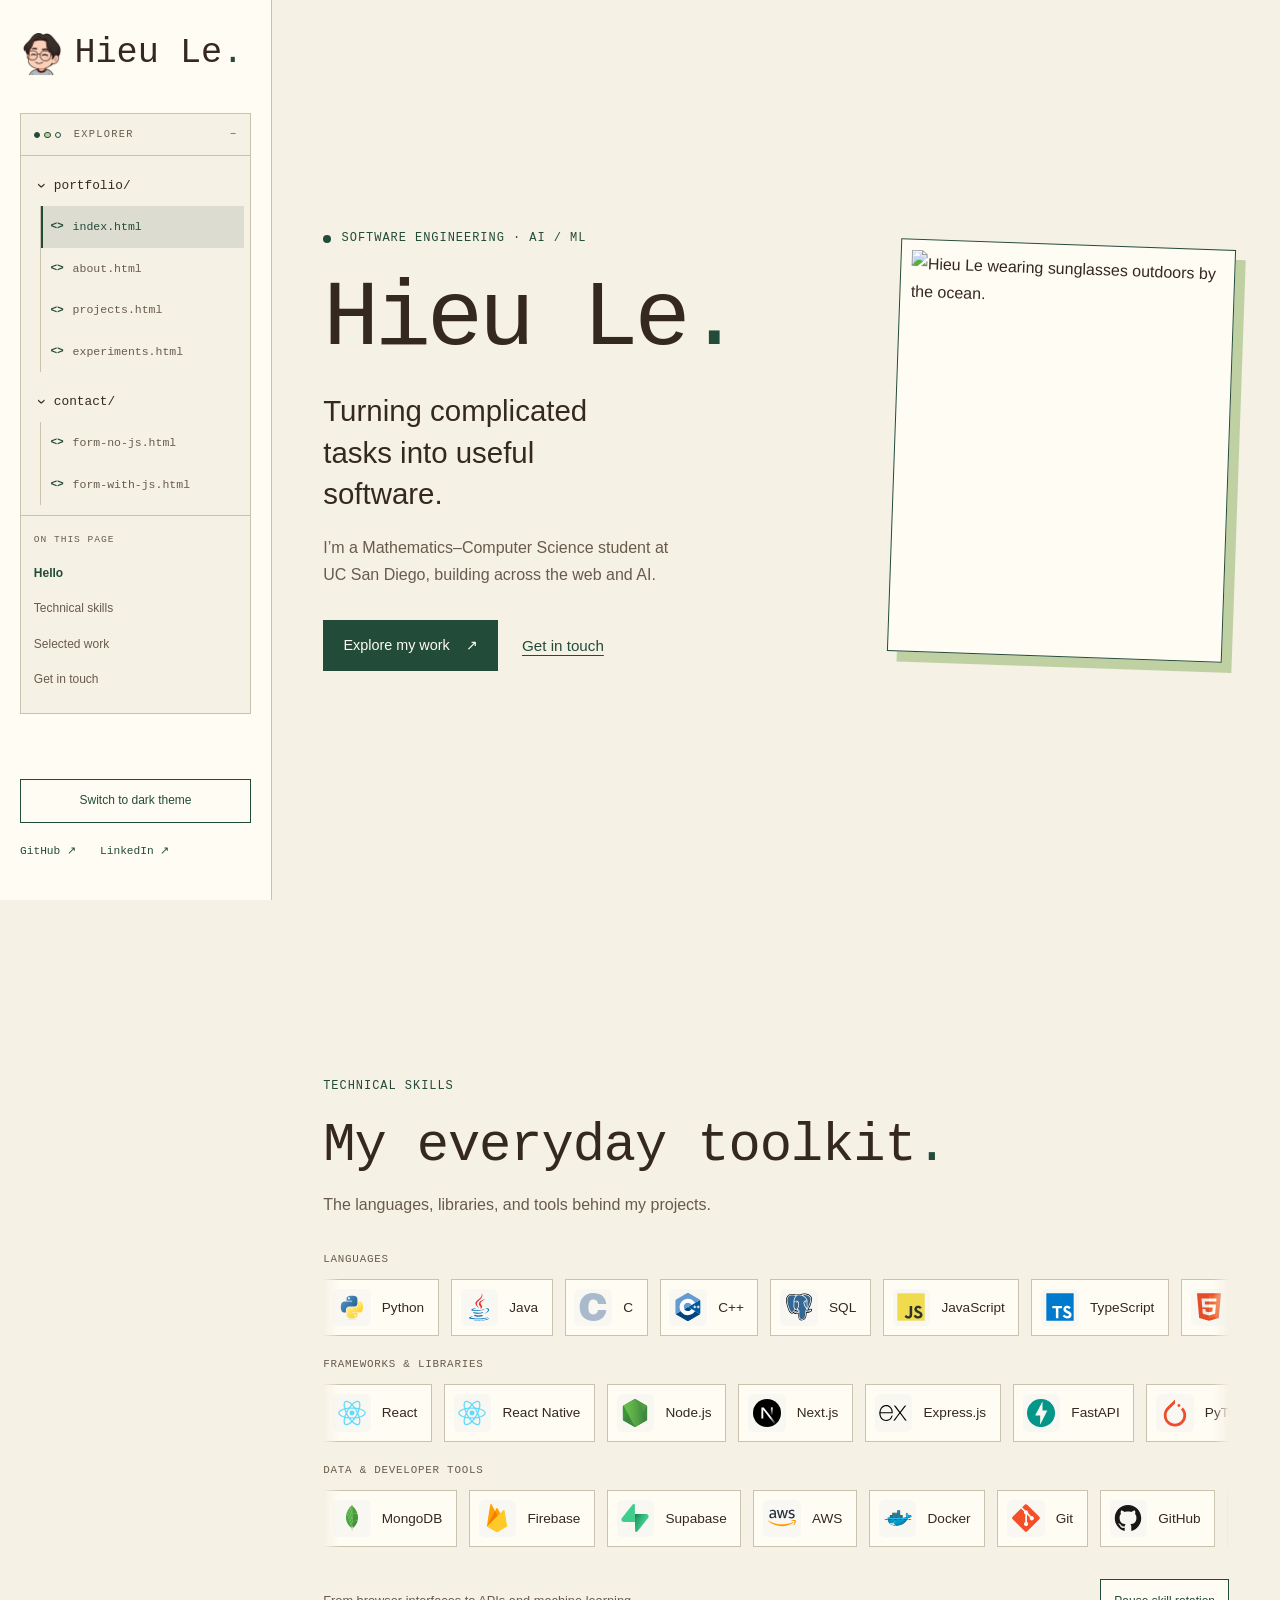
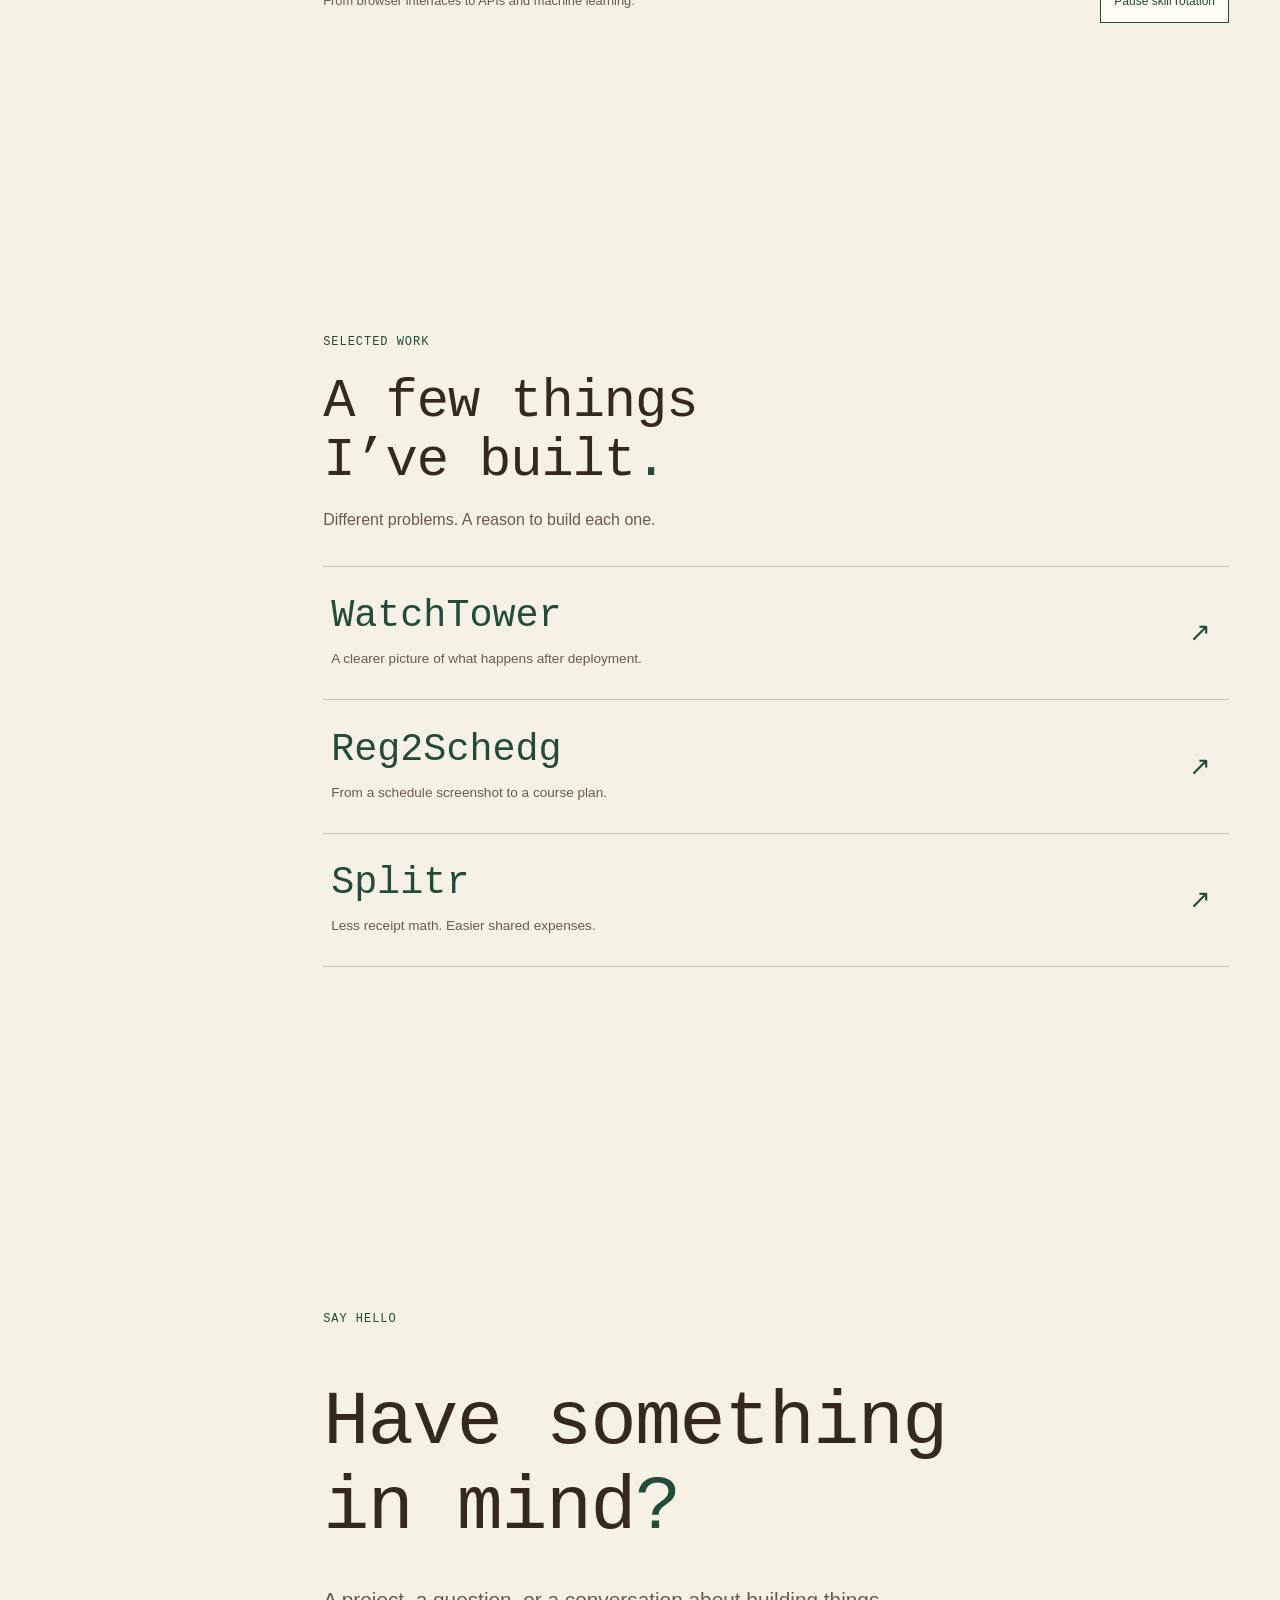
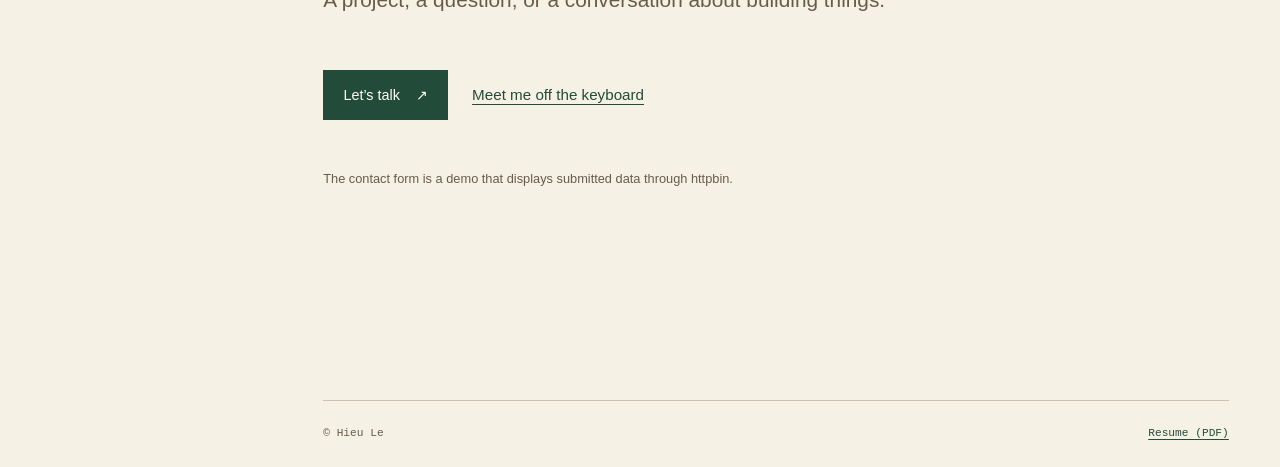
==== commit 6af193fd: "Simplify portfolio labels and add illustrated sidebar avatar" ====
--- a/index.html
+++ b/index.html
@@ -15,8 +15,7 @@
     <a class="skip-link" href="#main-content">Skip to main content</a>
     <header class="site-explorer">
       <div class="explorer-brand">
-        <p class="site-name"><a href="index.html">Hieu Le<span aria-hidden="true">.</span></a></p>
-        <p class="brand-caption">Software engineering &amp; AI</p>
+        <p class="site-name"><a href="index.html"><img class="brand-avatar" src="assets/images/hieu-avatar.png" width="44" height="44" alt="" /><span class="brand-name">Hieu Le<span class="brand-dot" aria-hidden="true">.</span></span></a></p>
       </div>
       <details class="explorer-panel" open>
         <summary class="explorer-title" aria-label="Site explorer"><span class="window-dots" aria-hidden="true"><i></i><i></i><i></i></span> EXPLORER</summary>
@@ -41,17 +40,16 @@
         <nav class="page-outline" aria-label="Page sections">
           <p>ON THIS PAGE</p>
           <ul>
-            <li><a href="#hello" data-section="hello"><span aria-hidden="true">01</span> Hello</a></li>
-            <li><a href="#toolkit" data-section="toolkit"><span aria-hidden="true">02</span> Technical skills</a></li>
-            <li><a href="#selected-work" data-section="selected-work"><span aria-hidden="true">03</span> Selected work</a></li>
-            <li><a href="#say-hello" data-section="say-hello"><span aria-hidden="true">04</span> Get in touch</a></li>
+            <li><a href="#hello" data-section="hello">Hello</a></li>
+            <li><a href="#toolkit" data-section="toolkit">Technical skills</a></li>
+            <li><a href="#selected-work" data-section="selected-work">Selected work</a></li>
+            <li><a href="#say-hello" data-section="say-hello">Get in touch</a></li>
           </ul>
         </nav>
       </details>
       <div class="explorer-bottom">
         <button class="theme-toggle button-secondary" type="button" hidden>Switch to dark theme</button>
         <p class="explorer-social"><a href="https://github.com/hieule314">GitHub <span aria-hidden="true">↗</span></a><a href="https://www.linkedin.com/in/hieule314/">LinkedIn <span aria-hidden="true">↗</span></a></p>
-        <p class="explorer-location">Mathematics–Computer Science<br />UC San Diego</p>
       </div>
     </header>
     <main id="main-content" class="staged" tabindex="-1">
@@ -63,12 +61,11 @@
           <p class="hero-context">I’m a Mathematics–Computer Science student at UC San Diego, building across the web and AI.</p>
           <div class="actions"><a class="button-link" href="projects.html#watchtower">Explore my work <span aria-hidden="true">↗</span></a><a class="text-link" href="form-with-js.html">Get in touch</a></div>
         </div>
-        <div class="hero-portrait"><figure class="portrait"><picture><source type="image/webp" srcset="assets/images/aboutme-480.webp 480w, assets/images/aboutme.webp 900w" sizes="(max-width: 48rem) calc(100vw - 3rem), 30vw" /><img src="assets/images/aboutme.jpg" width="480" height="600" alt="Hieu Le wearing sunglasses outdoors by the ocean." loading="eager" decoding="async" /></picture></figure><p class="photo-note"><span aria-hidden="true">↳</span> A face to put to the code.</p></div>
-        <a class="stage-next" href="#toolkit"><span>Scroll to explore</span><span aria-hidden="true">↓</span></a>
+        <div class="hero-portrait"><figure class="portrait"><picture><source type="image/webp" srcset="assets/images/aboutme-480.webp 480w, assets/images/aboutme.webp 900w" sizes="(max-width: 48rem) calc(100vw - 3rem), 30vw" /><img src="assets/images/aboutme.jpg" width="480" height="600" alt="Hieu Le wearing sunglasses outdoors by the ocean." loading="eager" decoding="async" /></picture></figure></div>
       </section>
 
       <section class="stage toolkit" id="toolkit" aria-labelledby="toolkit-heading">
-        <header class="stage-heading"><p class="eyebrow">01 / Technical skills</p><h2 id="toolkit-heading">My everyday toolkit<span class="accent">.</span></h2><p>The languages, libraries, and tools behind my projects.</p></header>
+        <header class="stage-heading"><p class="eyebrow">Technical skills</p><h2 id="toolkit-heading">My everyday toolkit<span class="accent">.</span></h2><p>The languages, libraries, and tools behind my projects.</p></header>
         <div class="skills-rows">
           <div class="skill-row"><h3>Languages</h3><div class="skill-window"><div class="skill-track"><ul class="skill-list">
                   <li class="skill-chip"><span class="skill-icon"><img src="assets/icons/python.svg" width="32" height="32" alt="" loading="lazy" /></span><span>Python</span></li>
@@ -109,16 +106,16 @@
       </section>
 
       <section class="stage" id="selected-work" aria-labelledby="work-heading">
-        <header class="stage-heading"><p class="eyebrow">02 / Selected work</p><h2 id="work-heading">A few things I’ve built<span class="accent">.</span></h2><p>Different problems. A reason to build each one.</p></header>
-        <ol class="work-index">
-          <li><a href="projects.html#watchtower"><span class="work-number" aria-hidden="true">01</span><span><strong>WatchTower</strong><span class="work-summary">A clearer picture of what happens after deployment.</span></span><span class="work-arrow" aria-hidden="true">↗</span></a></li>
-          <li><a href="projects.html#reg2schedg"><span class="work-number" aria-hidden="true">02</span><span><strong>Reg2Schedg</strong><span class="work-summary">From a schedule screenshot to a course plan.</span></span><span class="work-arrow" aria-hidden="true">↗</span></a></li>
-          <li><a href="projects.html#splitr"><span class="work-number" aria-hidden="true">03</span><span><strong>Splitr</strong><span class="work-summary">Less receipt math. Easier shared expenses.</span></span><span class="work-arrow" aria-hidden="true">↗</span></a></li>
-        </ol>
+        <header class="stage-heading"><p class="eyebrow">Selected work</p><h2 id="work-heading">A few things I’ve built<span class="accent">.</span></h2><p>Different problems. A reason to build each one.</p></header>
+        <ul class="work-index">
+          <li><a href="projects.html#watchtower"><span><strong>WatchTower</strong><span class="work-summary">A clearer picture of what happens after deployment.</span></span><span class="work-arrow" aria-hidden="true">↗</span></a></li>
+          <li><a href="projects.html#reg2schedg"><span><strong>Reg2Schedg</strong><span class="work-summary">From a schedule screenshot to a course plan.</span></span><span class="work-arrow" aria-hidden="true">↗</span></a></li>
+          <li><a href="projects.html#splitr"><span><strong>Splitr</strong><span class="work-summary">Less receipt math. Easier shared expenses.</span></span><span class="work-arrow" aria-hidden="true">↗</span></a></li>
+        </ul>
       </section>
 
       <section class="stage contact-stage" id="say-hello" aria-labelledby="hello-heading">
-        <p class="eyebrow">03 / Say hello</p><h2 id="hello-heading">Have something<br />in mind<span class="accent">?</span></h2><p class="section-lead">A project, a question, or a conversation about building things.</p>
+        <p class="eyebrow">Say hello</p><h2 id="hello-heading">Have something<br />in mind<span class="accent">?</span></h2><p class="section-lead">A project, a question, or a conversation about building things.</p>
         <div class="actions"><a class="button-link" href="form-with-js.html">Let’s talk <span aria-hidden="true">↗</span></a><a class="text-link" href="about.html">Meet me off the keyboard</a></div>
         <p class="small-note">The contact form is a demo that displays submitted data through httpbin.</p>
       </section>
--- a/styles.css
+++ b/styles.css
@@ -122,9 +122,10 @@
   overflow-y: auto;
 }
 .site-name { margin: 0; font: 500 2.2rem/1 var(--pixel-font); }
-.site-name a { color: var(--ink); text-decoration: none; }
-.site-name span { color: var(--forest); }
-.brand-caption { margin: 0.65rem 0 1.75rem; color: var(--muted); font: 0.66rem/1.5 var(--mono-font); }
+.explorer-brand { margin-bottom: 1.75rem; }
+.brand-avatar { width: 2.75rem; height: 2.75rem; flex: 0 0 auto; object-fit: contain; transform-origin: 50% 85%; }
+.site-name a { display: inline-flex; align-items: center; gap: 0.65rem; color: var(--ink); text-decoration: none; }
+.site-name .brand-dot { color: var(--forest); }
 .explorer-panel { border: 1px solid var(--rule); background: var(--paper); }
 .explorer-title { display: flex; align-items: center; gap: 0.8rem; margin: 0; padding: 0.8rem; border-bottom: 1px solid var(--rule); color: var(--muted); font: 0.65rem/1.5 var(--mono-font); letter-spacing: 0.12em; }
 .explorer-title { list-style: none; cursor: pointer; }
@@ -152,13 +153,11 @@
 .page-outline { padding: 1rem 0.8rem; border-top: 1px solid var(--rule); }
 .page-outline p { margin: 0 0 0.55rem; color: var(--muted); font: 0.6rem/1.6 var(--mono-font); letter-spacing: 0.1em; }
 .page-outline a { display: flex; align-items: center; gap: 0.7rem; min-height: 2.2rem; color: var(--muted); font-size: 0.75rem; text-decoration: none; }
-.page-outline a span { font: 0.63rem/1 var(--mono-font); }
 .page-outline a[aria-current="location"] { color: var(--forest); font-weight: 700; }
 .explorer-bottom { margin-top: auto; padding-top: 1.5rem; }
 .theme-toggle { width: 100%; padding: 0.6rem; font-size: 0.75rem; }
 .explorer-social { display: flex; gap: 1.5rem; margin: 1.2rem 0; font: 0.7rem/1.7 var(--mono-font); }
 .explorer-social a { text-decoration: none; }
-.explorer-location { margin: 0; color: var(--muted); font: 0.63rem/1.7 var(--mono-font); }
 
 body > main, body > footer { width: min(var(--page-width), calc(100% - var(--gutter) * 2)); margin-inline: auto; }
 body > main { padding-block: 4rem 5rem; }
@@ -175,16 +174,13 @@
 .section-lead { max-width: 40rem; color: var(--muted); font-size: 1.3rem; }
 
 /* Each subject has its own screen. Content may grow at zoom or on small screens. */
-.staged > .hero { position: relative; grid-template-columns: minmax(0, 1.25fr) minmax(0, 0.8fr); align-items: center; align-content: center; gap: 3rem; padding-bottom: 6rem; }
+.staged > .hero { position: relative; grid-template-columns: minmax(0, 1.25fr) minmax(0, 0.8fr); align-items: center; align-content: center; gap: 3rem; }
 .hero h1 { font-size: clamp(5rem, 7.3vw, 8rem); letter-spacing: -0.045em; margin-block: 1.2rem; }
 .hero-lead { max-width: 20ch; margin-bottom: 1.25rem; font-size: clamp(1.4rem, 2.3vw, 2rem); line-height: 1.4; }
 .hero-context { max-width: 40ch; color: var(--muted); font-size: 1rem; }
 .hero-portrait { min-width: 0; max-width: 23rem; justify-self: end; }
 .portrait { padding: 0.65rem; border: 1px solid var(--forest); background: var(--surface); box-shadow: 10px 10px 0 var(--fern); rotate: 2deg; }
 .portrait img { width: 100%; aspect-ratio: 4 / 5; object-fit: cover; }
-.photo-note { margin: 1.3rem 0 0; color: var(--muted); font: 0.65rem/1.7 var(--mono-font); }
-.stage-next { position: absolute; inset: auto 0 2rem; display: flex; align-items: center; justify-content: space-between; padding-top: 1rem; border-top: 1px solid var(--rule); color: var(--muted); font: 0.65rem/1.5 var(--mono-font); text-transform: uppercase; letter-spacing: 0.1em; text-decoration: none; }
-.stage-next span:last-child { color: var(--forest); font-size: 1.2rem; }
 
 .skills-rows { display: grid; gap: 1.25rem; min-width: 0; }
 .skill-row { min-width: 0; }
@@ -211,8 +207,7 @@
 .work-index { margin: 0; padding: 0; list-style: none; }
 .work-index li { margin: 0; border-top: 1px solid var(--rule); }
 .work-index li:last-child { border-bottom: 1px solid var(--rule); }
-.work-index a { display: grid; grid-template-columns: 2rem 1fr 2rem; align-items: center; gap: 1rem; padding: 1.8rem 0.5rem; color: var(--ink); text-decoration: none; }
-.work-number { color: var(--muted); font: 0.7rem/1.5 var(--mono-font); }
+.work-index a { display: grid; grid-template-columns: minmax(0, 1fr) 2rem; align-items: center; gap: 1rem; padding: 1.8rem 0.5rem; color: var(--ink); text-decoration: none; }
 .work-index strong { display: block; color: var(--forest); font: 500 clamp(1.8rem, 3vw, 2.8rem)/1.1 var(--pixel-font); }
 .work-summary { display: block; margin-top: 0.6rem; color: var(--muted); font-size: 0.85rem; }
 .work-arrow { color: var(--forest); font-size: 1.6rem; }
@@ -299,26 +294,33 @@
 
 @media (prefers-reduced-motion: no-preference) {
   html { scroll-behavior: smooth; }
+  .brand-avatar { animation: avatar-greeting 1.1s ease-out; transition: transform 180ms ease; }
+  .site-name a:hover .brand-avatar, .site-name a:focus-visible .brand-avatar { transform: rotate(-5deg) translateY(-2px); }
   .hero-copy { animation: arrive 550ms ease-out both; }
   .hero-portrait { animation: arrive 750ms ease-out both; }
   .work-index a, .work-arrow, button, .button-link { transition: background-color 160ms ease, transform 160ms ease; }
   .work-index a:hover .work-arrow { transform: translate(3px, -3px); }
 }
 @keyframes arrive { from { transform: translateY(0.75rem); } to { transform: translateY(0); } }
+@keyframes avatar-greeting {
+  0%, 100% { transform: rotate(0); }
+  25% { transform: rotate(-8deg); }
+  55% { transform: rotate(6deg); }
+  80% { transform: rotate(-3deg); }
+}
 @media (min-width: 64rem) and (prefers-reduced-motion: no-preference) {
   html:has(main.staged) { scroll-snap-type: y proximity; scroll-padding-top: 0; }
 }
 @media (max-width: 63.999rem) {
   :root { --sidebar-width: 0rem; --gutter: clamp(1.25rem, 5vw, 3rem); }
   .site-explorer { position: static; width: 100%; padding: 1.25rem var(--gutter); border-right: 0; border-bottom: 1px solid var(--rule); overflow: visible; }
-  .explorer-brand { display: flex; flex-wrap: wrap; align-items: center; justify-content: space-between; gap: 1rem; }
-  .brand-caption { margin: 0; }
+  .explorer-brand { display: flex; flex-wrap: wrap; align-items: center; gap: 1rem; margin-bottom: 0; }
   .explorer-panel { margin-top: 1.25rem; }
   .explorer-title { padding-block: 0.55rem; }
   .explorer-tree { display: grid; grid-template-columns: 1fr 1fr; gap: 1rem; }
   .explorer-folder + .explorer-folder { margin: 0; }
   .explorer-tree a { font-size: 0.75rem; }
-  .page-outline, .explorer-location, .explorer-social { display: none; }
+  .page-outline, .explorer-social { display: none; }
   .explorer-bottom { margin-top: 0; padding-top: 0.85rem; }
   .theme-toggle { width: auto; padding: 0.5rem 0.75rem; }
   .explorer-bottom:empty { display: none; }
@@ -329,7 +331,6 @@
   h1 { font-size: 3rem; }
   h2 { font-size: 2.8rem; }
   .site-name { font-size: 2rem; }
-  .brand-caption { font-size: 0.6rem; }
   .explorer-tree { gap: 0.4rem; }
   .explorer-tree a { gap: 0.35rem; font-size: 0.64rem; min-height: 2.75rem; padding-inline: 0.25rem; }
   .explorer-tree ul { margin-left: 0.35rem; }
@@ -340,10 +341,9 @@
   .hero h1 { font-size: clamp(4rem, 16vw, 6rem); }
   .hero-lead { font-size: 1.6rem; max-width: 24ch; }
   .hero-portrait { width: min(70%, 18rem); justify-self: center; }
-  .stage-next { position: static; grid-column: 1 / -1; margin-top: 1rem; }
   .hero-context { font-size: 0.95rem; }
   .stage-heading h1 { font-size: 3rem; }
-  .work-index a { grid-template-columns: 1.2rem 1fr 1rem; gap: 0.65rem; padding-block: 1.4rem; }
+  .work-index a { grid-template-columns: minmax(0, 1fr) 1rem; gap: 0.65rem; padding-block: 1.4rem; }
   .work-index strong { font-size: 2rem; }
   .work-summary { font-size: 0.8rem; }
   .photo-pair { gap: 1rem; }
@@ -366,6 +366,6 @@
 }
 @media print {
   body { padding-left: 0; }
-  .site-explorer, .stage-next, .skip-link, .skills-footer button { display: none; }
+  .site-explorer, .skip-link, .skills-footer button { display: none; }
   .staged > .stage { min-height: 0; break-inside: avoid; padding-block: 2rem; }
 }
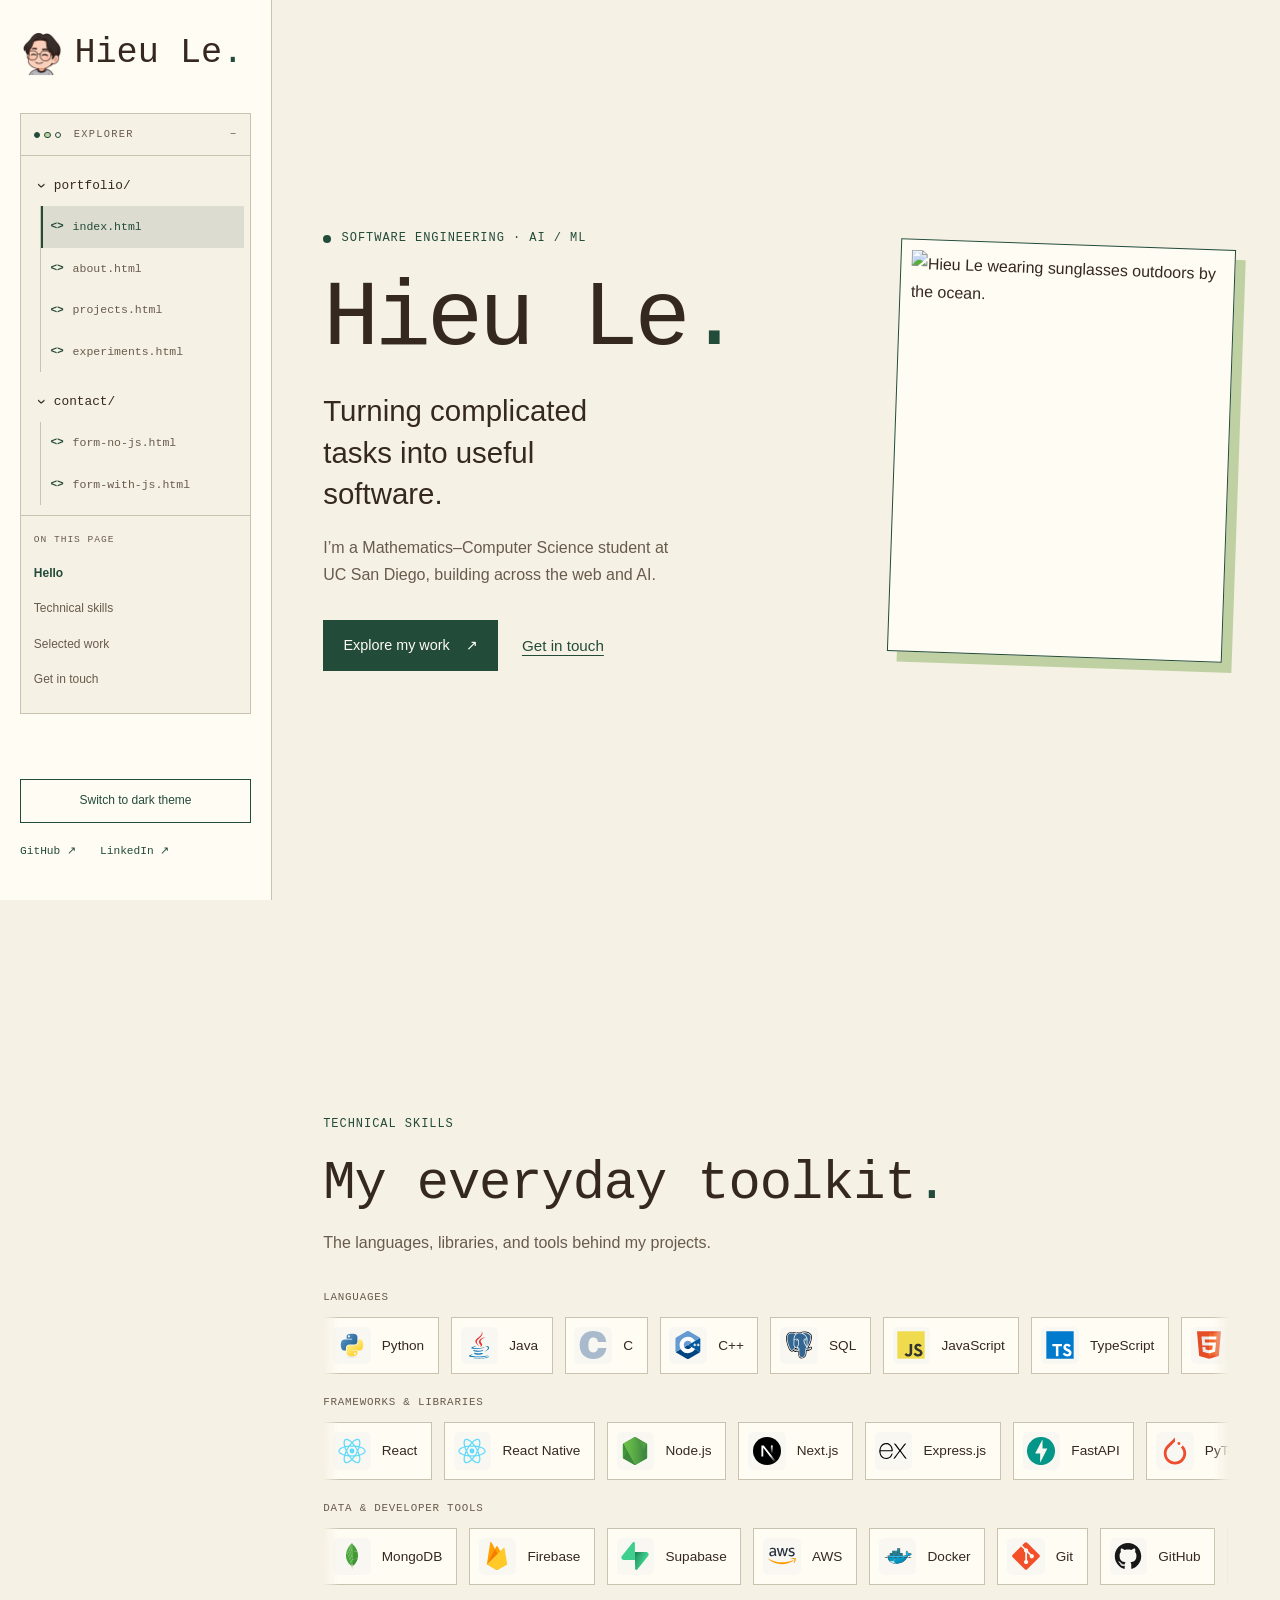
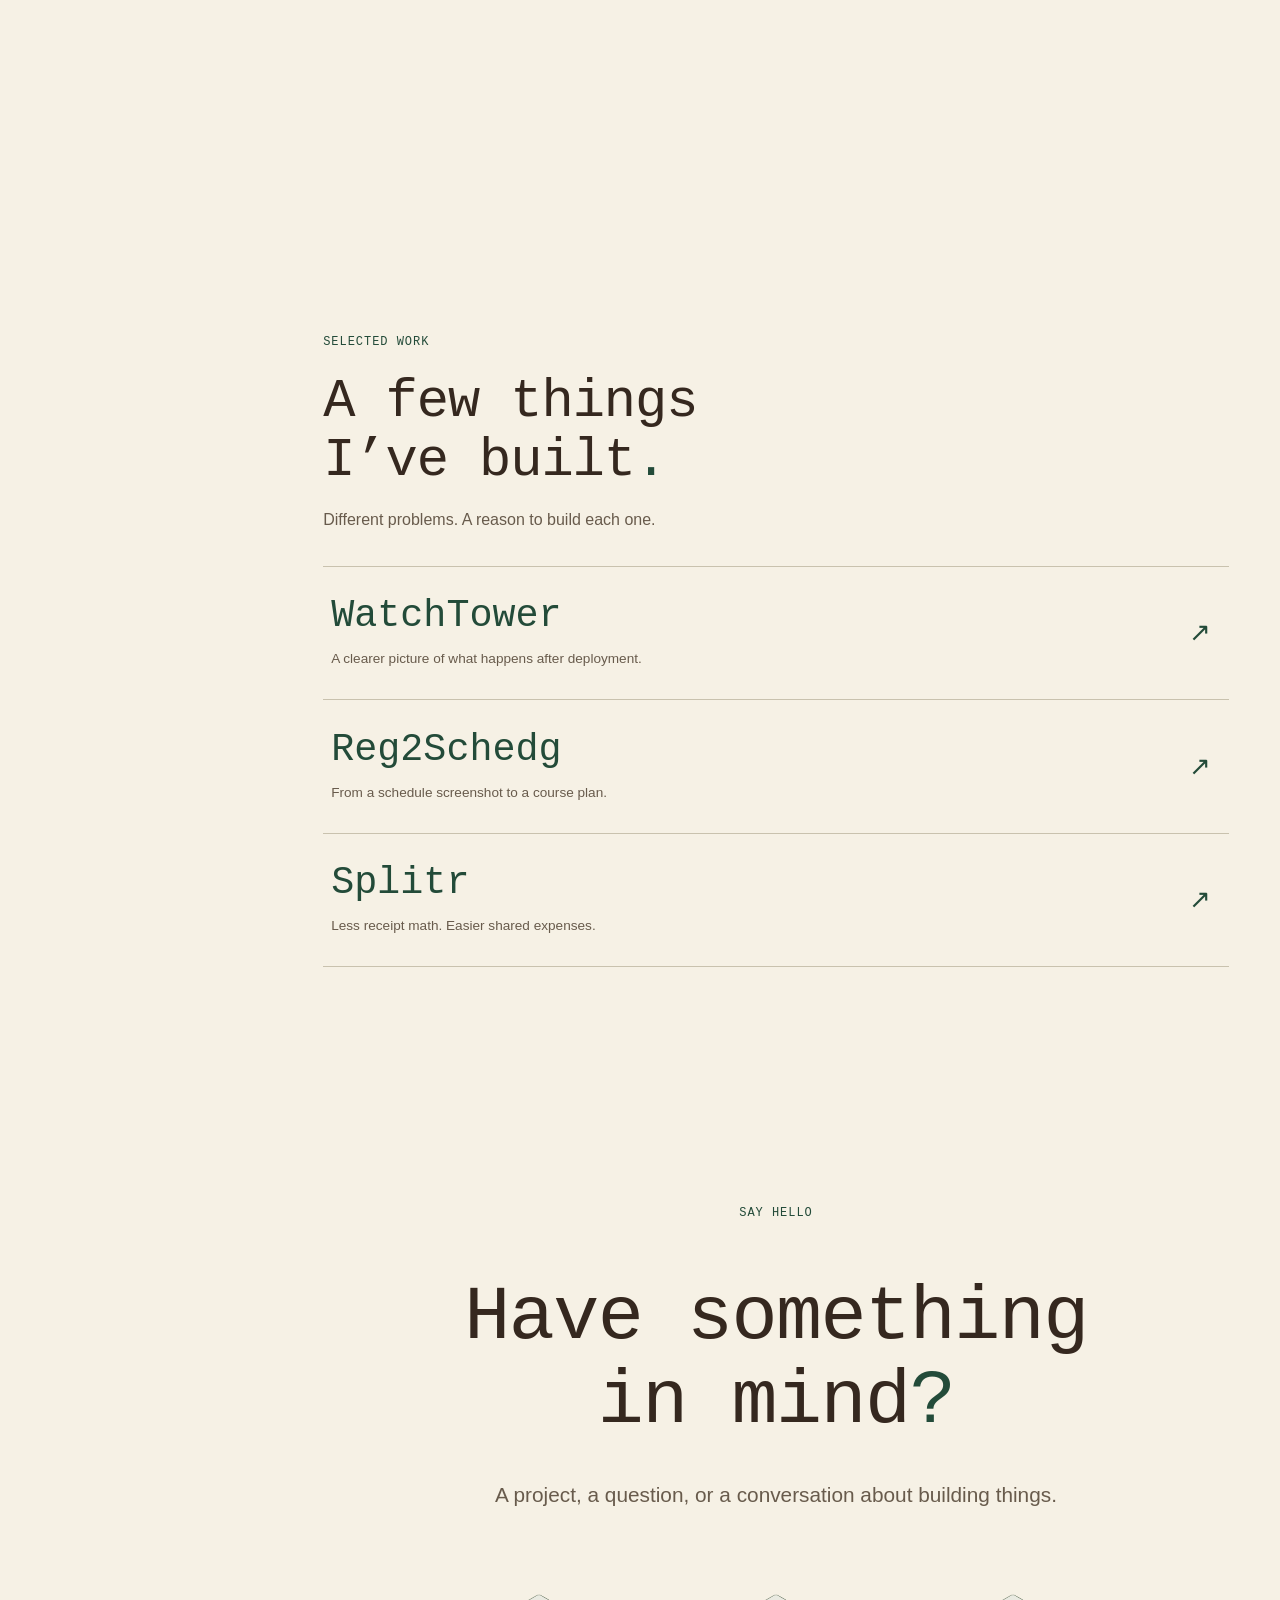
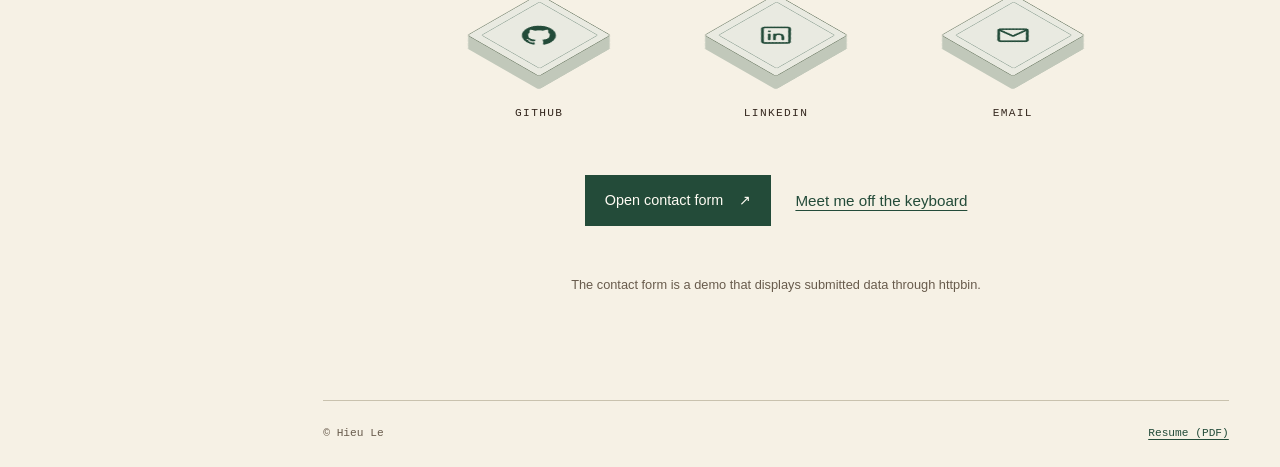
==== commit 62f5fc4c: "Add keycap contact links and simplify skill rotation controls" ====
--- a/index.html
+++ b/index.html
@@ -102,7 +102,6 @@
                   <li class="skill-chip"><span class="skill-icon"><img src="assets/icons/postman.svg" width="32" height="32" alt="" loading="lazy" /></span><span>Postman</span></li>
                 </ul></div></div></div>
         </div>
-        <div class="skills-footer"><p>From browser interfaces to APIs and machine learning.</p><button id="skills-motion" class="button-secondary" type="button" aria-pressed="false" hidden>Pause skill rotation</button></div>
       </section>
 
       <section class="stage" id="selected-work" aria-labelledby="work-heading">
@@ -116,7 +115,12 @@
 
       <section class="stage contact-stage" id="say-hello" aria-labelledby="hello-heading">
         <p class="eyebrow">Say hello</p><h2 id="hello-heading">Have something<br />in mind<span class="accent">?</span></h2><p class="section-lead">A project, a question, or a conversation about building things.</p>
-        <div class="actions"><a class="button-link" href="form-with-js.html">Let’s talk <span aria-hidden="true">↗</span></a><a class="text-link" href="about.html">Meet me off the keyboard</a></div>
+        <ul class="contact-keys" aria-label="Contact links">
+          <li><a class="contact-key" href="https://github.com/hieule314" aria-label="Hieu Le on GitHub"><span class="keycap" aria-hidden="true"><span class="keycap-symbol github-symbol"></span></span><span class="contact-key-label">GitHub</span></a></li>
+          <li><a class="contact-key" href="https://www.linkedin.com/in/hieule314/" aria-label="Hieu Le on LinkedIn"><span class="keycap" aria-hidden="true"><span class="keycap-symbol"><svg viewBox="0 0 24 24" fill="none" stroke="currentColor" stroke-width="1.8" stroke-linecap="round" stroke-linejoin="round"><rect x="3" y="3" width="18" height="18" rx="1.5"></rect><path d="M7.5 11v6M11 17v-6M11 13.5c0-3.5 5.5-3.5 5.5 0V17"></path><circle cx="7.5" cy="7.5" r="1" fill="currentColor" stroke="none"></circle></svg></span></span><span class="contact-key-label">LinkedIn</span></a></li>
+          <li><a class="contact-key" href="mailto:hieule314159@gmail.com" aria-label="Email Hieu Le"><span class="keycap" aria-hidden="true"><span class="keycap-symbol"><svg viewBox="0 0 24 24" fill="none" stroke="currentColor" stroke-width="1.8" stroke-linecap="round" stroke-linejoin="round"><rect x="2.5" y="5" width="19" height="14" rx="1.5"></rect><path d="m3 6 9 7 9-7"></path></svg></span></span><span class="contact-key-label">Email</span></a></li>
+        </ul>
+        <div class="actions"><a class="button-link" href="form-with-js.html">Open contact form <span aria-hidden="true">↗</span></a><a class="text-link" href="about.html">Meet me off the keyboard</a></div>
         <p class="small-note">The contact form is a demo that displays submitted data through httpbin.</p>
       </section>
     </main>
--- a/styles.css
+++ b/styles.css
@@ -186,15 +186,14 @@
 .skill-row { min-width: 0; }
 .skill-row h3 { margin-bottom: 0.75rem; font: 0.68rem/1.5 var(--mono-font); color: var(--muted); text-transform: uppercase; letter-spacing: 0.07em; }
 .skill-window { min-width: 0; }
+.skill-window[tabindex] { cursor: pointer; }
+.skill-window:focus-visible { outline: 3px solid var(--forest); outline-offset: 4px; }
 .skill-track { min-width: 0; }
 .skill-list { display: flex; flex-wrap: wrap; gap: 0.75rem; margin: 0; padding: 0; list-style: none; }
 .skill-list[aria-hidden="true"] { display: none; }
 .skill-chip { display: flex; align-items: center; flex: 0 0 auto; gap: 0.7rem; margin: 0; padding: 0.55rem 0.85rem 0.55rem 0.55rem; border: 1px solid var(--rule); background: var(--surface); font-size: 0.85rem; white-space: nowrap; }
 .skill-icon { display: grid; place-items: center; width: 2.35rem; height: 2.35rem; padding: 0.3rem; border-radius: 0.35rem; background: #f8f7f2; }
 .skill-icon img { width: 100%; height: 100%; object-fit: contain; }
-.skills-footer { display: flex; flex-wrap: wrap; justify-content: space-between; align-items: center; gap: 1rem; }
-.skills-footer p { margin: 0; color: var(--muted); font-size: 0.8rem; }
-.skills-footer button { padding: 0.55rem 0.8rem; font-size: 0.75rem; }
 .toolkit[data-skills-motion] .skill-window { overflow: hidden; mask-image: linear-gradient(90deg, transparent, black 1rem, black calc(100% - 1rem), transparent); }
 .toolkit[data-skills-motion] .skill-track { display: flex; gap: 0.75rem; width: max-content; animation: skill-drift 45s linear infinite; }
 .toolkit[data-skills-motion] .skill-list { flex-wrap: nowrap; }
@@ -215,6 +214,39 @@
 .contact-stage h2 { margin: 0; font-size: clamp(3.5rem, 6vw, 6rem); }
 .contact-stage .actions { margin: 0; }
 .contact-stage .small-note { margin: 1rem 0 0; }
+.contact-stage { justify-items: center; text-align: center; }
+.contact-stage .eyebrow { justify-content: center; }
+.contact-keys { display: grid; grid-template-columns: repeat(3, minmax(0, 1fr)); gap: clamp(0.5rem, 3vw, 3rem); width: min(100%, 42rem); margin: 0.5rem 0; padding: 0; list-style: none; }
+.contact-keys li { min-width: 0; margin: 0; }
+.contact-key {
+  --key-size: clamp(3.5rem, 8vw, 6.5rem);
+  --key-side: color-mix(in srgb, var(--forest) 25%, var(--paper));
+  display: grid;
+  justify-items: center;
+  gap: 1.2rem;
+  padding: 0.75rem 0.15rem;
+  color: var(--forest);
+  text-decoration: none;
+}
+.keycap {
+  display: grid;
+  place-items: center;
+  position: relative;
+  width: var(--key-size);
+  height: var(--key-size);
+  border: 1px solid color-mix(in srgb, var(--forest) 40%, var(--rule));
+  border-radius: 0.2rem;
+  background: color-mix(in srgb, var(--forest) 10%, var(--surface));
+  transform: rotateX(55deg) rotateZ(-45deg);
+  box-shadow: -2px 2px 0 var(--key-side), -4px 4px 0 var(--key-side), -6px 6px 0 var(--key-side), -8px 8px 0 var(--key-side), -10px 10px 0 var(--key-side), -12px 12px 0 var(--key-side), -14px 14px 0 var(--key-side), -16px 16px 0 var(--key-side);
+}
+.keycap::before { content: ""; position: absolute; inset: 0.55rem; border: 1px solid color-mix(in srgb, var(--forest) 35%, transparent); border-radius: 0.15rem; }
+.keycap-symbol { display: block; width: 36%; height: 36%; transform: rotateZ(45deg); }
+.keycap-symbol svg { width: 100%; height: 100%; }
+.github-symbol { background: currentColor; mask: url("assets/icons/github.svg") center / contain no-repeat; }
+.contact-key-label { color: var(--ink); font: 0.7rem/1.6 var(--mono-font); letter-spacing: 0.12em; text-transform: uppercase; }
+.contact-key:hover .keycap, .contact-key:focus-visible .keycap { transform: translateY(0.35rem) rotateX(55deg) rotateZ(-45deg); box-shadow: -2px 2px 0 var(--key-side), -4px 4px 0 var(--key-side), -6px 6px 0 var(--key-side), -8px 8px 0 var(--key-side); }
+.contact-key:hover .contact-key-label, .contact-key:focus-visible .contact-key-label { color: var(--forest); }
 
 .personal-heading { display: flex; flex-wrap: wrap; align-items: baseline; gap: 0.75rem 1.5rem; }
 .personal-heading h2 { margin: 0; font-size: 1.9rem; }
@@ -294,6 +326,7 @@
 
 @media (prefers-reduced-motion: no-preference) {
   html { scroll-behavior: smooth; }
+  .keycap { transition: transform 160ms ease, box-shadow 160ms ease; }
   .brand-avatar { animation: avatar-greeting 1.1s ease-out; transition: transform 180ms ease; }
   .site-name a:hover .brand-avatar, .site-name a:focus-visible .brand-avatar { transform: rotate(-5deg) translateY(-2px); }
   .hero-copy { animation: arrive 550ms ease-out both; }
@@ -366,6 +399,6 @@
 }
 @media print {
   body { padding-left: 0; }
-  .site-explorer, .skip-link, .skills-footer button { display: none; }
+  .site-explorer, .skip-link { display: none; }
   .staged > .stage { min-height: 0; break-inside: avoid; padding-block: 2rem; }
 }
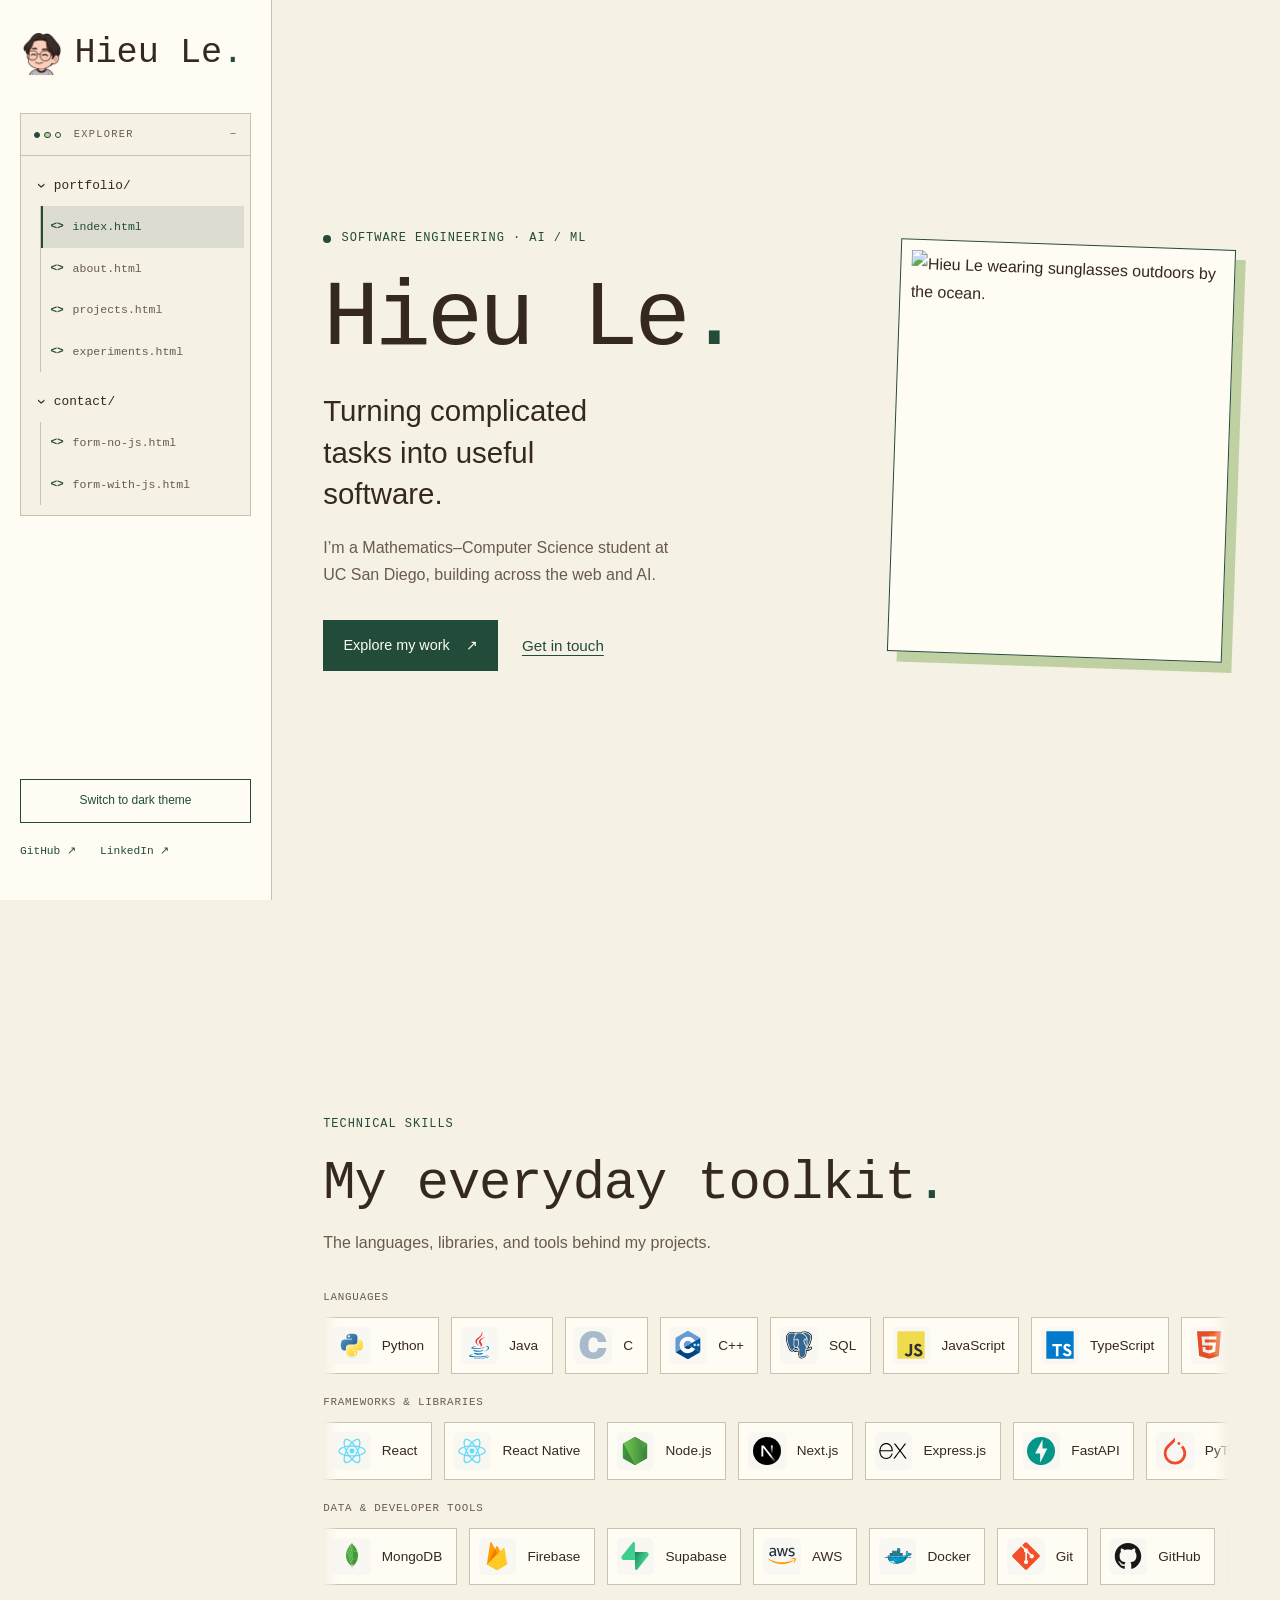
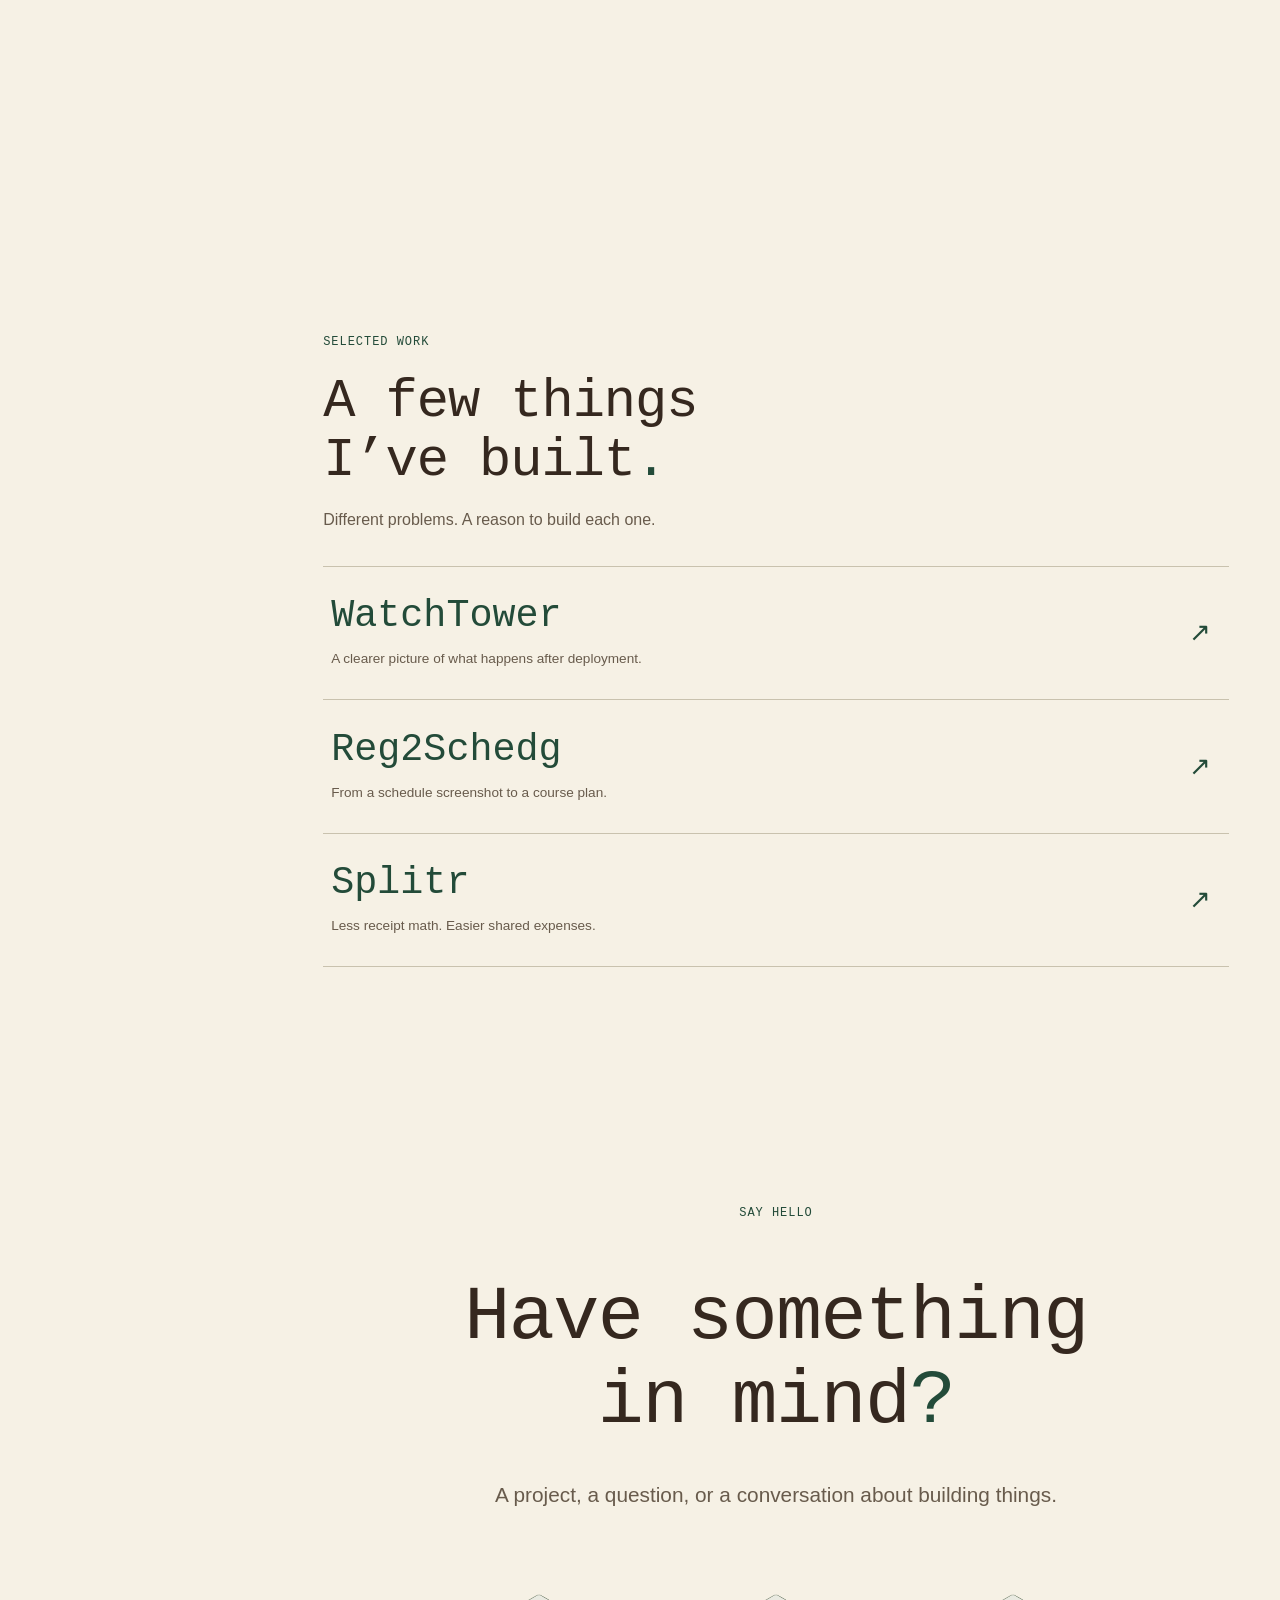
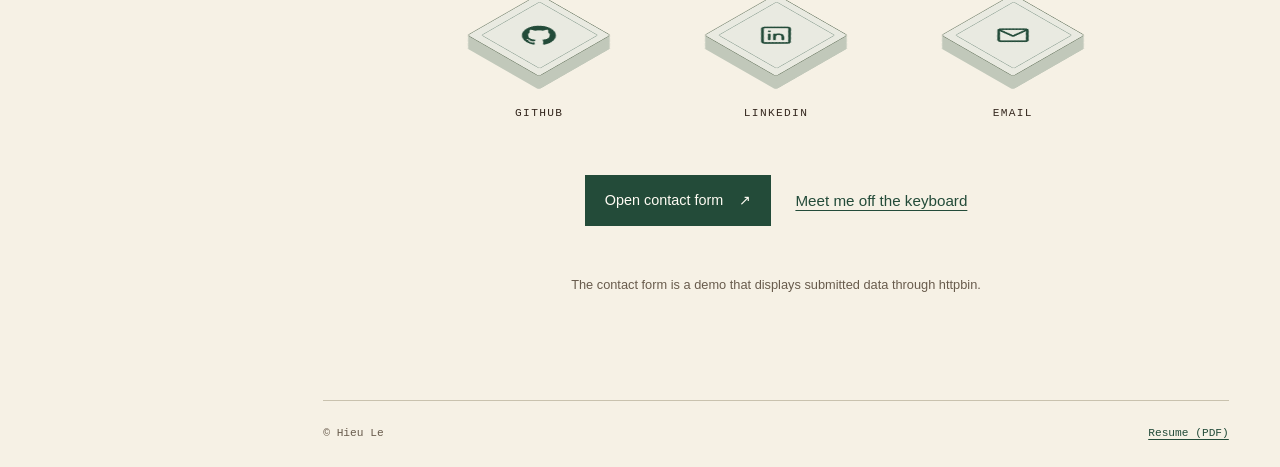
==== commit ad473db1: "Remove page outline from explorer sidebar" ====
--- a/index.html
+++ b/index.html
@@ -36,15 +36,6 @@
               <li><a href="form-with-js.html" aria-label="Contact (JS)"><span class="file-icon" aria-hidden="true">&lt;&gt;</span>form-with-js.html</a></li>
             </ul>
           </details>
-        </nav>
-        <nav class="page-outline" aria-label="Page sections">
-          <p>ON THIS PAGE</p>
-          <ul>
-            <li><a href="#hello" data-section="hello">Hello</a></li>
-            <li><a href="#toolkit" data-section="toolkit">Technical skills</a></li>
-            <li><a href="#selected-work" data-section="selected-work">Selected work</a></li>
-            <li><a href="#say-hello" data-section="say-hello">Get in touch</a></li>
-          </ul>
         </nav>
       </details>
       <div class="explorer-bottom">
--- a/styles.css
+++ b/styles.css
@@ -143,17 +143,13 @@
 .explorer-folder summary::-webkit-details-marker { display: none; }
 .explorer-folder summary::before { content: "›"; font-size: 1rem; }
 .explorer-folder[open] > summary::before { rotate: 90deg; }
-.explorer-tree ul, .page-outline ul { margin: 0; padding: 0; list-style: none; }
+.explorer-tree ul { margin: 0; padding: 0; list-style: none; }
 .explorer-tree ul { margin-left: 0.8rem; border-left: 1px solid var(--rule); }
-.explorer-tree li + li, .page-outline li + li { margin-top: 0; }
+.explorer-tree li + li { margin-top: 0; }
 .explorer-tree a { display: flex; align-items: center; gap: 0.55rem; min-height: 2.6rem; padding: 0.4rem 0.45rem; border-left: 2px solid transparent; color: var(--muted); font: 0.72rem/1.5 var(--mono-font); text-decoration: none; white-space: nowrap; }
 .explorer-tree a:hover { color: var(--forest); background: color-mix(in srgb, var(--forest) 8%, transparent); }
 .explorer-tree a[aria-current="page"] { border-left-color: var(--forest); background: color-mix(in srgb, var(--forest) 12%, transparent); color: var(--forest); }
 .file-icon { color: var(--forest); font-size: 0.7rem; font-weight: bold; }
-.page-outline { padding: 1rem 0.8rem; border-top: 1px solid var(--rule); }
-.page-outline p { margin: 0 0 0.55rem; color: var(--muted); font: 0.6rem/1.6 var(--mono-font); letter-spacing: 0.1em; }
-.page-outline a { display: flex; align-items: center; gap: 0.7rem; min-height: 2.2rem; color: var(--muted); font-size: 0.75rem; text-decoration: none; }
-.page-outline a[aria-current="location"] { color: var(--forest); font-weight: 700; }
 .explorer-bottom { margin-top: auto; padding-top: 1.5rem; }
 .theme-toggle { width: 100%; padding: 0.6rem; font-size: 0.75rem; }
 .explorer-social { display: flex; gap: 1.5rem; margin: 1.2rem 0; font: 0.7rem/1.7 var(--mono-font); }
@@ -353,7 +349,7 @@
   .explorer-tree { display: grid; grid-template-columns: 1fr 1fr; gap: 1rem; }
   .explorer-folder + .explorer-folder { margin: 0; }
   .explorer-tree a { font-size: 0.75rem; }
-  .page-outline, .explorer-social { display: none; }
+  .explorer-social { display: none; }
   .explorer-bottom { margin-top: 0; padding-top: 0.85rem; }
   .theme-toggle { width: auto; padding: 0.5rem 0.75rem; }
   .explorer-bottom:empty { display: none; }
